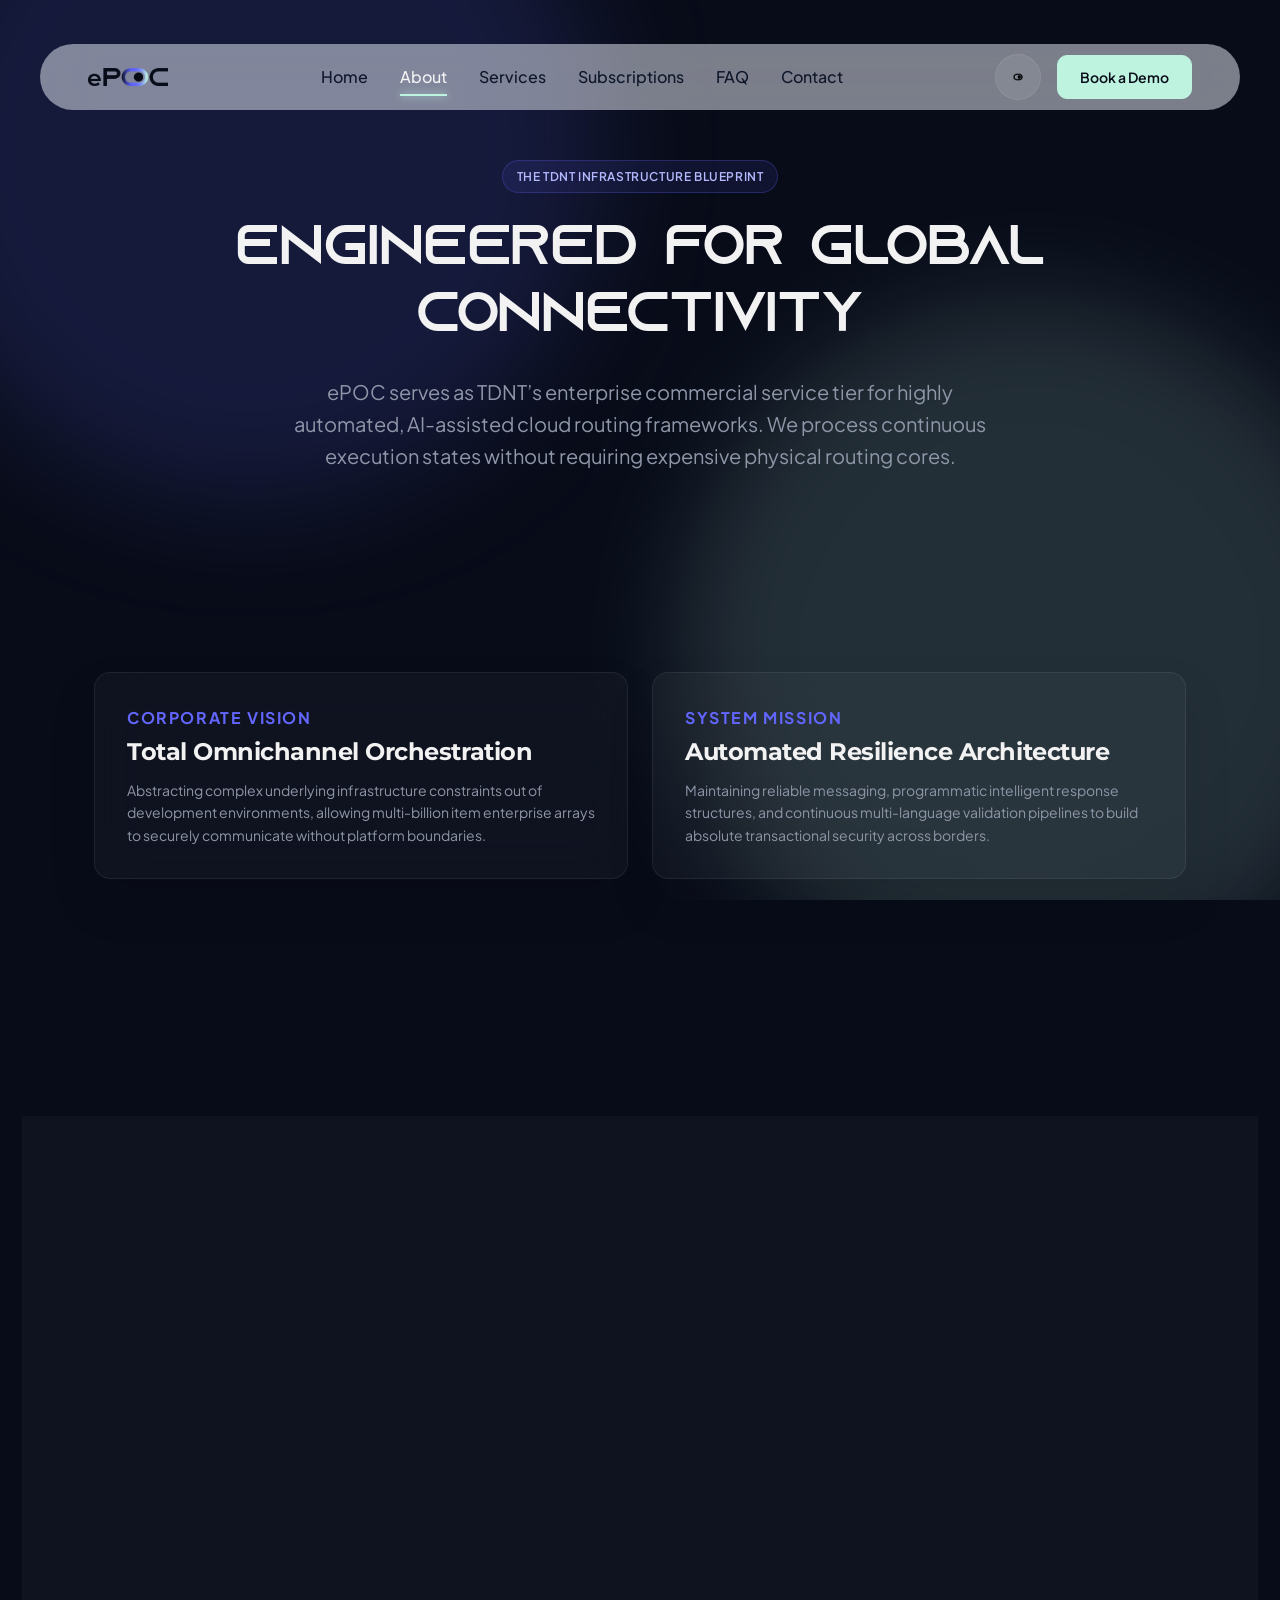
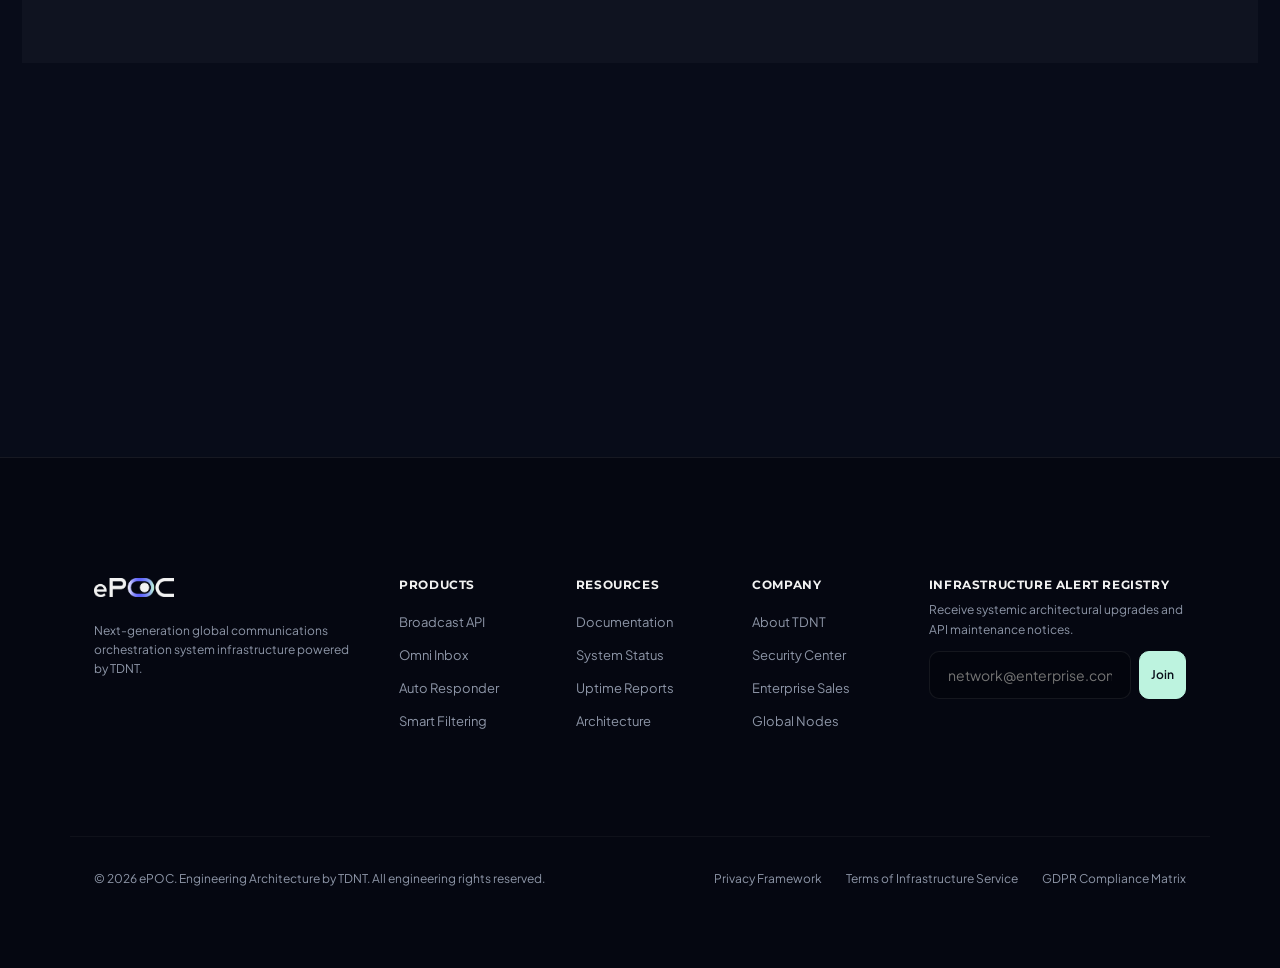
==== about.html @ d6f6b155 "first commit" ====
<!DOCTYPE html>
<html lang="en">
<head>
    <meta charset="UTF-8">
    <meta name="viewport" content="width=device-width, initial-scale=1.0">
    <title>About ePOC - The TDNT Next-Gen Telecommunication Paradigm</title>
    <link rel="preconnect" href="https://fonts.googleapis.com">
    <link rel="preconnect" href="https://fonts.gstatic.com" crossorigin>
    <link href="https://fonts.googleapis.com/css2?family=Montserrat:wght@400;500;700;900&family=Plus+Jakarta+Sans:wght@300;400;500;600;700&display=swap" rel="stylesheet">
    <link rel="stylesheet" href="css/style.css">
    <link rel="stylesheet" href="css/animations.css">
    <link rel="stylesheet" href="css/responsive.css">
</head>
<body>
    <div class="bg-blur-container">
        <div class="blob blob-indigo"></div>
        <div class="blob blob-mint"></div>
    </div>

    <header class="navbar" id="main-nav">
        <div class="nav-container">
            <a href="index.html" class="logo-lockup">
                <img class="logo-image" src="images/Main Logo Color - Transparent (for light backgrounds).png"
                    alt="epoc" />
            </a>
            <nav class="nav-links">
                <a href="index.html" class="nav-item">Home</a>
                <a href="about.html" class="nav-item active">About</a>
                <a href="services.html" class="nav-item">Services</a>
                <a href="subscriptions.html" class="nav-item">Subscriptions</a>
                <a href="faq.html" class="nav-item">FAQ</a>
                <a href="contact.html" class="nav-item ">Contact</a>
            </nav>
            <div class="nav-actions">
                <button class="theme-toggle" id="theme-toggle" type="button" aria-label="Toggle theme"
                    title="Toggle theme">
                    <span class="theme-toggle-icon"></span>
                </button>
                <!-- btn btn-secondary -->
                <a href="contact.html" class=" btn btn-primary ripple">Book a Demo</a>
                <!-- <a href="subscriptions.html" class="btn btn-primary ripple">Start Free</a> -->
            </div>
            <button class="mobile-toggle" aria-label="Toggle Menu">
                <span class="bar"></span>
                <span class="bar"></span>
                <span class="bar"></span>
            </button>
        </div>
    </header>

    <main class="padding-top-xl">
        <section class="container text-center animate-fade-up">
            <div class="badge-pill">The TDNT Infrastructure Blueprint</div>
            <h1 class="font-azonix">Engineered for Global Connectivity</h1>
            <p class="hero-sub text-muted">ePOC serves as TDNT’s enterprise commercial service tier for highly automated, AI-assisted cloud routing frameworks. We process continuous execution states without requiring expensive physical routing cores.</p>
        </section>

        <section class="container grid grid-2 margin-top-xl stagger-animate">
            <div class="card glass-panel padding-xl">
                <span class="text-gradient font-weight-bold uppercase tracking-wide">Corporate Vision</span>
                <h3 class="margin-top-xs">Total Omnichannel Orchestration</h3>
                <p class="text-sm text-muted">Abstracting complex underlying infrastructure constraints out of development environments, allowing multi-billion item enterprise arrays to securely communicate without platform boundaries.</p>
            </div>
            <div class="card glass-panel padding-xl">
                <span class="text-gradient font-weight-bold uppercase tracking-wide">System Mission</span>
                <h3 class="margin-top-xs">Automated Resilience Architecture</h3>
                <p class="text-sm text-muted">Maintaining reliable messaging, programmatic intelligent response structures, and continuous multi-language validation pipelines to build absolute transactional security across borders.</p>
            </div>
        </section>

        <section class="container margin-top-xl animate-fade-up">
            <h2 class="text-center margin-bottom-xl font-azonix">Evolutionary Milestone Roadmap</h2>
            <div class="timeline-container glass-panel">
                <div class="timeline-node">
                    <div class="time-marker">Phase 01</div>
                    <div class="time-content">
                        <h4>Core Engine Release</h4>
                        <p class="text-xs text-muted">TDNT launches fundamental communication layer handling high-performance parallel SMS queues and low-latency API connections.</p>
                    </div>
                </div>
                <div class="timeline-node">
                    <div class="time-marker">Phase 02</div>
                    <div class="time-content">
                        <h4>WhatsApp Matrix Expansion</h4>
                        <p class="text-xs text-muted">Complete global WhatsApp Business APIs structural integration, enabling cloud-native multi-agent inbox synchronicity.</p>
                    </div>
                </div>
                <div class="timeline-node">
                    <div class="time-marker">Phase 03</div>
                    <div class="time-content">
                        <h4>AI Governance Layer</h4>
                        <p class="text-xs text-muted">Introduction of advanced neural filtering structures, multi-language conversational token handling, and automated structural compliance checks.</p>
                    </div>
                </div>
            </div>
        </section>

        <section class="container margin-top-xl text-center animate-fade-up margin-top-xl stack-section">
            <h2 class="font-azonix ">The Technical Execution Stack</h2>
            <p class="text-muted margin-bottom-lg">Architected with decoupled microservices capable of executing millions of programmatic requests simultaneously.</p>
            <div class="grid grid-3 stagger-animate">
                <div class="card glass-panel">
                    <h5>Edge Connectivity</h5>
                    <p class="text-xs text-muted">Multi-region border gateway protocols ensuring instantaneous packet processing near target networks.</p>
                </div>
                <div class="card glass-panel">
                    <h5>Conversational NLP</h5>
                    <p class="text-xs text-muted">Advanced linguistic transformers embedded directly within communication loops for instant contextual text interpretation.</p>
                </div>
                <div class="card glass-panel">
                    <h5>Security Infrastructure</h5>
                    <p class="text-xs text-muted">Fully native end-to-end multi-layer symmetric token encryptions matching high regulatory criteria.</p>
                </div>
            </div>
        </section>
    </main>

    <footer class="site-footer">
        <div class="container footer-grid">
            <div class="footer-brand">
                     <img src="images/Main Logo Color - Transparent (for light backgrounds).png" 
                 alt="ePOC Logo" 
                 class="logo-image logo-light">
            
            <img src="images/Main Logo Color - Transparent (for dark backgrounds).png" 
                 alt="ePOC Logo" 
                 class="logo-image logo-dark">
            
                <p class="text-xs text-muted margin-top-md">Next-generation global communications orchestration system infrastructure powered by TDNT.</p>
            </div>
            <div class="footer-links-col">
                <h5>Products</h5>
                <a href="services.html">Broadcast API</a>
                <a href="services.html">Omni Inbox</a>
                <a href="services.html">Auto Responder</a>
                <a href="services.html">Smart Filtering</a>
            </div>
            <div class="footer-links-col">
                <h5>Resources</h5>
                <a href="faq.html">Documentation</a>
                <a href="faq.html">System Status</a>
                <a href="faq.html">Uptime Reports</a>
                <a href="about.html">Architecture</a>
            </div>
            <div class="footer-links-col">
                <h5>Company</h5>
                <a href="about.html">About TDNT</a>
                <a href="about.html">Security Center</a>
                <a href="contact.html">Enterprise Sales</a>
                <a href="contact.html">Global Nodes</a>
            </div>
            <div class="footer-newsletter">
                <h5>Infrastructure Alert Registry</h5>
                <p class="text-xs text-muted">Receive systemic architectural upgrades and API maintenance notices.</p>
                <form class="newsletter-form" onsubmit="event.preventDefault(); alert('Subscribed to infrastructure updates.');">
                    <input type="email" placeholder="network@enterprise.com" required class="form-control text-xs">
                    <button type="submit" class="btn btn-primary btn-sm">Join</button>
                </form>
            </div>
        </div>
        <div class="container footer-base">
            <p class="text-xs text-muted">&copy; 2026 ePOC. Engineering Architecture by TDNT. All engineering rights reserved.</p>
            <div class="base-policies">
                <a href="#">Privacy Framework</a>
                <a href="#">Terms of Infrastructure Service</a>
                <a href="#">GDPR Compliance Matrix</a>
            </div>
        </div>
    </footer>

    <script src="js/navigation.js"></script>
    <script src="js/animations.js"></script>
    <script src="js/main.js"></script>
</body>
</html>
---- css/style.css ----
/* Core Structural Configuration & Variables */
:root {
    /* Dark Mode (Default) */
    --bg-midnight: #080C19;
    --color-mint: #BDF3DF;
    --color-indigo: #6266FE;
    --color-core-blue: #00197D;
    --text-light: #F2F2F2;
    --text-muted: #8E96A8;
    --glass-bg: rgba(255, 255, 255, 0.03);
    --glass-border: rgba(255, 255, 255, 0.07);
    --glass-blur: blur(24px);
    --nav-surface: rgba(238, 242, 252, 0.5);
    --nav-link: #0F172A;
    --footer-bg: rgba(4, 6, 12, 0.6);
    --footer-muted: #8E96A8;
    --footer-heading: #F2F2F2;
    --footer-border: rgba(255, 255, 255, 0.04);
    --radius-lg: 16px;
    --radius-md: 10px;
    --font-primary: 'Plus Jakarta Sans', sans-serif;
    --font-display: 'Montserrat', sans-serif;
    --transition-smooth: all 0.4s cubic-bezier(0.16, 1, 0.3, 1);
    --transition-bounce: all 0.5s cubic-bezier(0.34, 1.56, 0.64, 1);
    --card-bg: rgba(255, 255, 255, 0.03);
    --card-border: rgba(255, 255, 255, 0.07);
    --input-bg: rgba(0, 0, 0, 0.2);
    --input-border: rgba(255, 255, 255, 0.07);
    --input-focus: rgba(98, 102, 254, 0.2);
    --table-header-bg: rgba(0, 0, 0, 0.1);
    --table-hover: rgba(255, 255, 255, 0.01);
    --accordion-bg: rgba(0, 0, 0, 0.1);
    --map-bg: rgba(0, 0, 0, 0.3);
    --dot-bg: rgba(255, 255, 255, 0.2);
    --sidebar-bg: rgba(0, 0, 0, 0.15);
    --line-bg: rgba(255, 255, 255, 0.1);
    --stat-bg: rgba(0, 0, 0, 0.2);
    --pricing-bg: rgba(255, 255, 255, 0.05);
    --tag-bg: var(--color-indigo);
    --tag-text: white;
    --badge-bg: rgba(98, 102, 254, 0.1);
    --badge-border: rgba(98, 102, 254, 0.25);
    --badge-text: #B5BAFF;
    --btn-secondary-bg: rgba(255, 255, 255, 0.04);
    --btn-secondary-border: rgba(255, 255, 255, 0.07);
    --btn-secondary-hover: rgba(255, 255, 255, 0.08);
    --btn-secondary-border-hover: rgba(255, 255, 255, 0.2);
    --gradient-start: #BDF3DF;
    --gradient-end: #BDF3DF;
    --mesh-line: rgba(72, 73, 218, 0.05);
    --blob-opacity: 0.15;
    --blob-mix-blend: screen;

    --marquee-bg: #ffffff;
    --marquee-text: #1a1a1a;
    --marquee-border: #e2e8f0;
    --marquee-item-bg: #f8fafc;
}

/* Light Mode Override */
body.theme-light {
    --bg-midnight: #F5F7FF;
    --color-mint: #22C48B;
    --color-indigo: #4F46E5;
    --color-core-blue: #DCE8FF;
    --text-light: #0F172A;
    --text-muted: #5B6475;
    --glass-bg: rgba(255, 255, 255, 0.8);
    --glass-border: rgba(15, 23, 42, 0.08);
    --glass-blur: blur(24px);
    --nav-surface: rgba(255, 255, 255, 0.5);
    --nav-link: #0F172A;
    --footer-bg: rgba(255, 255, 255, 0.95);
    --footer-muted: #5B6475;
    --footer-heading: #0F172A;
    --footer-border: rgba(15, 23, 42, 0.08);
    --card-bg: rgba(255, 255, 255, 0.8);
    --card-border: rgba(15, 23, 42, 0.08);
    --input-bg: rgba(255, 255, 255, 0.8);
    --input-border: rgba(15, 23, 42, 0.08);
    --input-focus: rgba(79, 70, 229, 0.15);
    --table-header-bg: rgba(15, 23, 42, 0.05);
    --table-hover: rgba(15, 23, 42, 0.02);
    --accordion-bg: rgba(15, 23, 42, 0.03);
    --map-bg: rgba(15, 23, 42, 0.05);
    --dot-bg: rgba(15, 23, 42, 0.15);
    --sidebar-bg: rgba(15, 23, 42, 0.05);
    --line-bg: rgba(15, 23, 42, 0.08);
    --stat-bg: rgba(255, 255, 255, 0.8);
    --pricing-bg: rgba(255, 255, 255, 0.9);
    --tag-bg: var(--color-indigo);
    --tag-text: white;
    --badge-bg: rgba(79, 70, 229, 0.08);
    --badge-border: rgba(79, 70, 229, 0.2);
    --badge-text: #4F46E5;
    --btn-secondary-bg: rgba(255, 255, 255, 0.8);
    --btn-secondary-border: rgba(15, 23, 42, 0.15);
    --btn-secondary-hover: rgba(255, 255, 255, 0.95);
    --btn-secondary-border-hover: rgba(15, 23, 42, 0.3);
    --gradient-start: #22C48B;
    --gradient-end: #22C48B;
    --mesh-line: rgba(79, 70, 229, 0.08);
    --blob-opacity: 0.55;
    --blob-mix-blend: multiply;
}

/* Apply Light Mode Text Colors */
body.theme-light .text-muted,
body.theme-light p,
body.theme-light .footer-links-col a,
body.theme-light .footer-newsletter p,
body.theme-light .base-policies a,
body.theme-light .window-title,
body.theme-light .stat-bubble small,
body.theme-light .gov-sub-node,
body.theme-light .accordion-content p,
body.theme-light .form-control::placeholder {
    color: var(--text-muted);
}

body.theme-light h1,
body.theme-light h2,
body.theme-light h3,
body.theme-light h4,
body.theme-light h5,
body.theme-light h6,
body.theme-light .stat-item h3,
body.theme-light .price-display,
body.theme-light .stat-bubble strong,
body.theme-light .nav-item.active,
body.theme-light .nav-item:hover {
    color: var(--text-light);
}

body.theme-light .btn-secondary {
    background: var(--btn-secondary-bg);
    color: var(--text-light);
    border-color: var(--btn-secondary-border);
}

body.theme-light .btn-secondary:hover {
    background: var(--btn-secondary-hover);
    border-color: var(--btn-secondary-border-hover);
}

body.theme-light .badge-pill {
    z-index: 10;
    position: relative;
    background: var(--badge-bg);
    border-color: var(--badge-border);
    color: var(--badge-text);
}

body.theme-light .glass-panel {
    background: var(--glass-bg);
    border-color: var(--glass-border);
    transition: all 0.4s ease;
}

body.theme-light .card {
    background: var(--card-bg);
    border-color: var(--card-border);
}

body.theme-light .card:hover {
    border-color: rgba(15, 23, 42, 0.2);
}

body.theme-light .form-control {
    background: var(--input-bg);
    border-color: var(--input-border);
    color: var(--text-light);
}

body.theme-light .form-control:focus {
    border-color: var(--color-indigo);
    box-shadow: 0 0 12px var(--input-focus);
    background: var(--input-bg);
}

body.theme-light .data-table th {
    background: var(--table-header-bg);
    color: var(--text-light);
}

body.theme-light .data-table tr:hover td {
    background: var(--table-hover);
}

body.theme-light .accordion-content {
    background: var(--accordion-bg);
}

body.theme-light .accordion-trigger {
    color: var(--text-light);
}

body.theme-light .interactive-map-placeholder {
    background: var(--map-bg);
}

body.theme-light .window-chrome {
    background: rgba(15, 23, 42, 0.05);
}

body.theme-light .dot-win {
    background: rgba(15, 23, 42, 0.2);
}

body.theme-light .sidebar-mock {
    background: var(--sidebar-bg);
}

body.theme-light .line-mock {
    background: var(--line-bg);
}

body.theme-light .stat-bubble {
    background: var(--stat-bg);
    border-color: var(--glass-border);
}

body.theme-light .stat-bubble strong {
    color: var(--text-light);
}

body.theme-light .featured-tier {
    background: var(--pricing-bg);
}

body.theme-light .special-tag {
    background: var(--tag-bg);
    color: var(--tag-text);
}

body.theme-light .accordion-item {
    border-color: var(--glass-border);
}

body.theme-light .chevron {
    border-color: var(--text-muted);
}

body.theme-light .accordion-item.open .chevron {
    border-color: var(--color-mint);
}

body.theme-light .theme-toggle {
    background: rgba(15, 23, 42, 0.05);
    border-color: var(--glass-border);
    color: var(--text-light);
}

body.theme-light .theme-toggle:hover {
    background: rgba(15, 23, 42, 0.1);
}

body.theme-light .gradient-text {
    background: linear-gradient(90deg, var(--gradient-start), var(--gradient-end));
    -webkit-background-clip: text;
    -webkit-text-fill-color: transparent;
}

body.theme-light .text-gradient {
    background: linear-gradient(135deg, var(--color-indigo), var(--color-indigo));
    -webkit-background-clip: text;
    -webkit-text-fill-color: transparent;
}

body.theme-light .pulse-node {
    background-color: rgba(79, 70, 229, 0.03);
    box-shadow: 0 0 24px rgba(79, 70, 229, 0.2);
    border-color: rgba(15, 23, 42, 0.15);
}

body.theme-light .pulse-node::after {
    border-color: rgba(79, 70, 229, 0.4);
}

body.theme-light .hero-blob {
    opacity: 0.55;
}

body.theme-light .mesh-grid-graphic::before {
    background-image:
        linear-gradient(rgba(79, 70, 229, 0.08) 1px, transparent 1px),
        linear-gradient(90deg, rgba(79, 70, 229, 0.08) 1px, transparent 1px);
}

body.theme-light .blob {
    opacity: 0.3;
    mix-blend-mode: multiply;
}

body.theme-light .map-grid-overlay {
    background-image: radial-gradient(rgba(15, 23, 42, 0.06) 1px, transparent 1px);
}

body.theme-light .map-label {
    color: rgba(15, 23, 42, 0.15);
}

body.theme-light .icon-frame {
    background: rgba(15, 23, 42, 0.03);
    border-color: var(--glass-border);
}

body.theme-light .action-row {
    border-color: var(--glass-border);
}

body.theme-light .divider {
    background: var(--glass-border);
}

body.theme-light .governance-graphic {
    background: rgba(15, 23, 42, 0.03);
    border-color: var(--glass-border);
}

body.theme-light .gov-node {
    background: rgba(79, 70, 229, 0.08);
    border-color: var(--color-indigo);
    color: var(--text-light);
}

body.theme-light .gov-sub-node {
    background: rgba(255, 255, 255, 0.5);
    border-color: var(--glass-border);
}

body.theme-light .time-marker {
    background: var(--color-core-blue);
    border-color: var(--color-indigo);
    color: var(--badge-text);
}

body.theme-light .time-content {
    background: rgba(255, 255, 255, 0.5);
    border-color: var(--glass-border);
}

body.theme-light .testimonial-wrapper {
    background: var(--glass-bg);
    border-color: var(--glass-border);
}

body.theme-light .quote {
    color: var(--text-light);
}

body.theme-light .site-footer {
    background: var(--footer-bg);
    border-color: var(--glass-border);
}

body.theme-light .footer-links-col a {
    color: var(--footer-muted);
}

body.theme-light .footer-links-col a:hover {
    color: var(--color-mint);
}

body.theme-light .footer-base {
    border-color: var(--footer-border);
}

body.theme-light .base-policies a {
    color: var(--footer-muted);
}

body.theme-light .base-policies a:hover {
    color: var(--text-light);
}

* {
    box-sizing: border-box;
    margin: 0;
    padding: 0;
}

body {
    background-color: var(--bg-midnight);
    color: var(--text-light);
    font-family: var(--font-primary);
    overflow-x: hidden;
    line-height: 1.6;
    -webkit-font-smoothing: antialiased;
    transition: background-color 0.3s ease, color 0.3s ease;
}

@font-face {
    font-family: 'Azonix';
    src: url('../src/assets/Azonix.otf') format('opentype');
    font-weight: 400;
    font-style: normal;
    font-display: swap;
}

@font-face {
    font-family: 'Azonix';
    src: url('../src/assets/Azonix.otf') format('opentype');
    font-weight: 700;
    font-style: normal;
    font-display: swap;
}

.font-azonix {
    font-family: 'Azonix', sans-serif;
}

/* Layout Utilities */
.container {
    width: 100%;
    max-width: 1200px;
    margin: 0 auto;
    padding: 2.5em 24px;
}

.max-width-md {
    max-width: 800px;
    margin-left: auto;
    margin-right: auto;
}

.grid {
    display: grid;
    gap: 24px;
}

.grid-2 {
    grid-template-columns: repeat(2, 1fr);
}

.grid-3 {
    grid-template-columns: repeat(3, 1fr);
}

.grid-4 {
    grid-template-columns: repeat(4, 1fr);
}

.text-center {
    text-align: center;
}

.align-center {
    align-items: center;
}

.justify-center {
    justify-content: center;
}

/* Spacing System */
.margin-top-xs {
    margin-top: 8px;
}

.margin-top-sm {
    margin-top: 16px;
}

.margin-top-md {
    margin-top: 24px;
}

.margin-top-lg {
    margin-top: 48px;
}

.margin-top-xl {
    margin-top: 80px;
}

.margin-bottom-sm {
    margin-bottom: 16px;
}

.margin-bottom-lg {
    margin-bottom: 48px;
}

.margin-bottom-xl {
    margin-bottom: 80px;
}

.padding-xl {
    padding: 40px;
}

.padding-top-xl {
    padding-top: 120px;
}

/* Typography Aesthetics */
h1,
h2,
h3,
h4,
h5,
h6 {
    font-family: var(--font-display);
    font-weight: 700;
    letter-spacing: -0.02em;
    color: var(--text-light);
    line-height: 1.2;
    transition: color 0.3s ease;
}

h1 {
    font-size: 56px;
    font-weight: 900;
    margin-bottom: 24px;
}

h2 {
    font-size: 38px;
    margin-bottom: 16px;
}

h3 {
    font-size: 24px;
    margin-bottom: 12px;
}

h4 {
    font-size: 20px;
}

p {
    font-size: 16px;
    color: var(--text-muted);
    transition: color 0.3s ease;
}

.hero-sub {
    font-size: 20px;
    max-width: 720px;
    margin: 0 auto 40px;
}

.text-sm {
    font-size: 14px;
}

.text-xs {
    font-size: 12px;
}

.text-muted {
    color: var(--text-muted);
}

.text-gradient {
    background: linear-gradient(135deg, var(--color-indigo), var(--color-indigo));
    -webkit-background-clip: text;
    -webkit-text-fill-color: transparent;
    transition: background 0.3s ease;
}

.gradient-text {
    background: linear-gradient(90deg, var(--gradient-start), var(--gradient-end));
    -webkit-background-clip: text;
    -webkit-text-fill-color: transparent;
    transition: background 0.3s ease;
}

.uppercase {
    text-transform: uppercase;
}

.tracking-wide {
    letter-spacing: 0.1em;
}

.font-weight-bold {
    font-weight: 700;
}

/* Absolute Ambient Organic Background Blobs */
.bg-blur-container {
    position: fixed;
    top: 0;
    left: 0;
    width: 100vw;
    height: 100vh;
    z-index: -1;
    overflow: hidden;
    pointer-events: none;
}

.blob {
    position: absolute;
    width: 700px;
    height: 700px;
    border-radius: 50%;
    filter: blur(50px);
    opacity: var(--blob-opacity);
    mix-blend-mode: var(--blob-mix-blend);
    transition: opacity 0.5s ease, mix-blend-mode 0.5s ease;
}

.blob-indigo {
    background: var(--color-indigo);
    top: -200px;
    left: -100px;
    animation: smoothBlobOne 15s infinite alternate ease-in-out;
}

.blob-mint {
    background: var(--color-mint);
    bottom: -100px;
    right: -100px;
    animation: smoothBlobTwo 20s infinite alternate ease-in-out;
}

.blob-blue {
    background: var(--color-core-blue);
    bottom: -100px;
    left: 20%;
    animation: smoothBlobOne 25s infinite alternate-reverse ease-in-out;
}

@keyframes smoothBlobOne {
    0% {
        transform: translate(0, 0) scale(1);
    }

    100% {
        transform: translate(80px, -60px) scale(1.2);
    }
}

@keyframes smoothBlobTwo {
    0% {
        transform: translate(0, 0) scale(1);
    }

    100% {
        transform: translate(-80px, 60px) scale(1.1);
    }
}

/* Sticky Premium Navigation Header Bar */
.navbar {
    position: fixed;
    top: 20px;
    left: 0;
    width: 100%;
    z-index: 1000;
    border-bottom: 1px solid transparent;
    transition: var(--transition-smooth);
    padding: 24px 0;
}

.navbar.scrolled {
    padding: 10px 0;
    margin: 0 auto;
}

.nav-container {
    background: var(--nav-surface);
    backdrop-filter: var(--glass-blur);
    border-radius: 50px;
    display: flex;
    align-items: center;
    justify-content: space-between;
    max-width: 1200px;
    margin: 0 auto;
    padding: 10px 48px;
    transition: background 0.3s ease;
}

.logo-lockup {
    display: flex;
    align-items: center;
    text-decoration: none;
}

.logo-image {
    width: 80px;
    height: auto;
}

.logo-image-x {
    margin: 20px auto;
    width: 130px;
    height: auto;
}

.brand-logo {
    height: 32px;
    transition: var(--transition-smooth);
}

.nav-links {
    display: flex;
    gap: 32px;
}

.nav-item {
    font-size: 16px;
    font-weight: 500;
    color: var(--nav-link);
    text-decoration: none;
    transition: var(--transition-smooth);
    position: relative;
}

.nav-item:hover,
.nav-item.active {
    color: var(--text-light);
}

.nav-item.active::after {
    content: '';
    position: absolute;
    bottom: -6px;
    left: 0;
    width: 100%;
    height: 2px;
    background: var(--color-mint);
    box-shadow: 0 0 8px var(--color-mint);
}

.nav-actions {
    display: flex;
    gap: 16px;
    align-items: center;
}

.theme-toggle {
    width: 46px;
    height: 46px;
    border-radius: 50%;
    border: 1px solid var(--glass-border);
    background: rgba(255, 255, 255, 0.08);
    color: var(--text-light);
    display: inline-flex;
    align-items: center;
    justify-content: center;
    cursor: pointer;
    transition: var(--transition-smooth);
    padding: 0;
}

.theme-toggle:hover {
    transform: translateY(-2px);
    background: rgba(255, 255, 255, 0.16);
}

.theme-toggle-icon {
    display: inline-block;
    width: 22px;
    height: 22px;
    background-repeat: no-repeat;
    background-position: center;
    background-size: contain;
}

.theme-toggle-icon::before {
    content: '';
    display: block;
    width: 100%;
    height: 100%;
}

/* Interactive Enterprise Buttons */
.btn {
    display: inline-flex;
    align-items: center;
    justify-content: center;
    font-family: var(--font-primary);
    font-size: 14px;
    font-weight: 600;
    padding: 10px 22px;
    border-radius: var(--radius-md);
    text-decoration: none;
    cursor: pointer;
    transition: var(--transition-smooth);
    position: relative;
    overflow: hidden;
}

.btn-primary {
    background: var(--color-mint);
    color: var(--bg-midnight);
    border: 1px solid var(--color-mint);
}

.btn-primary:hover {
    transform: translateY(-2px);
    box-shadow: 0 8px 24px rgba(189, 243, 223, 0.25);
}

.btn-secondary {
    background: var(--btn-secondary-bg);
    color: var(--text-light);
    border: 1px solid var(--btn-secondary-border);
}

.btn-secondary:hover {
    background: var(--btn-secondary-hover);
    border-color: var(--btn-secondary-border-hover);
    transform: translateY(-2px);
}

.btn-text {
    color: var(--color-mint);
    padding: 0;
    border-radius: 0;
    background: transparent;
    border: none;
}

.btn-text:hover {
    color: var(--text-light);
}

.size-lg {
    padding: 14px 32px;
    font-size: 16px;
    border-radius: var(--radius-lg);
}

.size-full {
    width: 100%;
}

.btn-sm {
    padding: 6px 14px;
    font-size: 12px;
}

.badge-pill {
    display: inline-block;
    padding: 6px 14px;
    background: var(--badge-bg);
    border: 1px solid var(--badge-border);
    color: var(--badge-text);
    border-radius: 100px;
    font-size: 12px;
    font-weight: 600;
    letter-spacing: 0.05em;
    margin-bottom: 24px;
    width: fit-content;
    text-transform: uppercase;
    transition: all 0.3s ease;
}

/* ============================================
   PREMIUM GLASSMORPHIC CARDS - FIXED & ENHANCED
   ============================================ */
.glass-panel {
    background: var(--glass-bg);
    backdrop-filter: var(--glass-blur);
    -webkit-backdrop-filter: var(--glass-blur);
    border: 1px solid var(--glass-border);
    border-radius: var(--radius-lg);
    box-shadow: 0 24px 48px rgba(0, 0, 0, 0.12);
    transition: var(--transition-bounce);
    position: relative;
    overflow: hidden;
}

/* Glass-panel hover with subtle lift and glow */
.glass-panel:hover {
    transform: translateY(-8px) scale(1.01);
    border-color: rgba(98, 102, 254, 0.4);
    box-shadow: 0 32px 80px rgba(0, 0, 0, 0.5),
        0 0 0 1px rgba(98, 102, 254, 0.15),
        inset 0 1px 0 rgba(255, 255, 255, 0.1);
}

/* Light mode glass-panel hover */
body.theme-light .glass-panel:hover {
    border-color: rgba(79, 70, 229, 0.3);
    box-shadow: 0 32px 80px rgba(0, 0, 0, 0.08),
        0 0 0 1px rgba(79, 70, 229, 0.1);
}

/* Glass-panel shimmer effect on hover */
.glass-panel::before {
    content: '';
    position: absolute;
    top: 0;
    left: -100%;
    width: 100%;
    height: 100%;
    background: linear-gradient(90deg,
            transparent,
            rgba(255, 255, 255, 0.03),
            transparent);
    transition: left 0.8s ease;
    pointer-events: none;
}

.glass-panel:hover::before {
    left: 100%;
}

/* Glass-panel glow ring */
.glass-panel::after {
    content: '';
    position: absolute;
    inset: -1px;
    border-radius: var(--radius-lg);
    padding: 1px;
    background: linear-gradient(135deg, var(--color-indigo), var(--color-mint));
    -webkit-mask: linear-gradient(#fff 0 0) content-box, linear-gradient(#fff 0 0);
    -webkit-mask-composite: xor;
    mask-composite: exclude;
    pointer-events: none;
    opacity: 0;
    transition: opacity 0.5s ease;
}

.glass-panel:hover::after {
    opacity: 0.6;
}

/* Card - Base */
.card {
    padding: 32px;
    transition: var(--transition-bounce);
    background: var(--card-bg);
    border: 1px solid var(--card-border);
    border-radius: var(--radius-lg);
    position: relative;
    overflow: hidden;
}

/* Card hover with interactive lift and glow */
.card:hover {
    transform: translateY(-8px) scale(1.01);
    border-color: rgba(98, 102, 254, 0.3);
    box-shadow: 0 32px 80px rgba(0, 0, 0, 0.4),
        0 0 0 1px rgba(98, 102, 254, 0.08),
        inset 0 1px 0 rgba(255, 255, 255, 0.05);
}

/* Light mode card hover */
body.theme-light .card:hover {
    border-color: rgba(79, 70, 229, 0.2);
    box-shadow: 0 32px 80px rgba(0, 0, 0, 0.06),
        0 0 0 1px rgba(79, 70, 229, 0.05);
}

/* Card shimmer */
.card::before {
    content: '';
    position: absolute;
    top: -50%;
    left: -50%;
    width: 200%;
    height: 200%;
    background: radial-gradient(circle at center, rgba(98, 102, 254, 0.03), transparent 70%);
    opacity: 0;
    transition: opacity 0.6s ease;
    pointer-events: none;
}

.card:hover::before {
    opacity: 1;
}

/* Dynamic glow border */
.dynamic-glow-border {
    padding: 0.5em;
    position: relative;
}

.dynamic-glow-border::before {
    content: '';
    position: absolute;
    top: 0;
    left: 0;
    right: 0;
    bottom: 0;
    border-radius: var(--radius-lg);
    padding: 1px;
    background: linear-gradient(135deg, var(--color-indigo), var(--color-mint));
    -webkit-mask: linear-gradient(#fff 0 0) content-box, linear-gradient(#fff 0 0);
    -webkit-mask-composite: xor;
    mask-composite: exclude;
    pointer-events: none;
    opacity: 0.5;
    transition: opacity 0.4s ease;
}

.dynamic-glow-border:hover::before {
    opacity: 1;
}

/* Page Specific Section Mechanics */
.hero-section {
    padding: 120px 0 50px;
    position: relative;
    overflow: hidden;
}

.hero-section .container {
    position: relative;
    z-index: 2;
}

.hero-ambient {
    position: absolute;
    inset: 0;
    overflow: hidden;
    pointer-events: none;
    z-index: 0;
}

.hero-blob {
    position: absolute;
    border-radius: 50%;
    filter: blur(80px);
    opacity: var(--blob-opacity);
    mix-blend-mode: var(--blob-mix-blend);
    animation: heroBlobFloat 18s ease-in-out infinite;
    will-change: transform, opacity;
    transition: opacity 0.3s ease, mix-blend-mode 0.3s ease;
}

.hero-blob-1 {
    width: 500px;
    height: 500px;
    top: -10%;
    left: -5%;
    background: #BCF3DF;
}

.hero-blob-2 {
    width: 400px;
    height: 400px;
    top: 15%;
    right: -5%;
    background: #00187C;
    animation-delay: 2s;
    opacity: 0.45;
}

.hero-blob-3 {
    width: 450px;
    height: 450px;
    bottom: -10%;
    left: 15%;
    background: #B5B9FF;
    animation-delay: 4s;
}

.hero-blob-4 {
    width: 350px;
    height: 350px;
    bottom: 15%;
    right: 15%;
    background: #6166FD;
    animation-delay: 6s;
    opacity: 0.55;
}

.hero-ctas {
    display: flex;
    gap: 16px;
    justify-content: center;
    margin-bottom: 32px;
}

@keyframes heroBlobFloat {

    0%,
    100% {
        transform: translate3d(0, 0, 0) scale(1);
    }

    25% {
        transform: translate3d(28px, -42px, 0) scale(1.06);
    }

    50% {
        transform: translate3d(-24px, 24px, 0) scale(0.94);
    }

    75% {
        transform: translate3d(38px, 20px, 0) scale(1.08);
    }
}

/* Microframe Mockup System Visuals */
.hero-illustration {
    max-width: 900px;
    margin: 0 auto;
    overflow: hidden;
}

.background-illustration-card {
    background:
        linear-gradient(rgba(0, 0, 0, 0.4), rgba(0, 0, 0, 0.4)),
        url('../images/3D_mesh_network.jpg') center center !important;
    background-size: cover !important;
}

.background-illustration-card-2 {
    background:
        linear-gradient(rgba(0, 0, 0, 0.4), rgba(0, 0, 0, 0.4)),
        url('../images/textured-card.png') center center !important;
    background-size: cover !important;
}

.omni-icon {
    background: url('../images/omni-channel.png') center center no-repeat;
    width: 100px;
    height: 100px;
    margin-right: 8px;
    display: inline-block;
    background-repeat: no-repeat;
    background-position: center;
    background-size: contain;
}

.window-chrome {
    background: rgba(0, 0, 0, 0.3);
    padding: 12px 20px;
    display: flex;
    align-items: center;
    border-bottom: 1px solid var(--glass-border);
    transition: background 0.3s ease, border-color 0.3s ease;
}

.dot-win {
    width: 8px;
    height: 8px;
    border-radius: 50%;
    background: var(--dot-bg);
    margin-right: 6px;
    transition: background 0.3s ease;
}

.window-title {
    font-size: 11px;
    color: var(--text-muted);
    font-family: monospace;
    margin-left: 12px;
    transition: color 0.3s ease;
}

.dashboard-preview {
    display: flex;
    height: 380px;
}

.sidebar-mock {
    width: 60px;
    background: var(--sidebar-bg);
    border-right: 1px solid var(--glass-border);
    padding: 20px 0;
    display: flex;
    flex-direction: column;
    align-items: center;
    gap: 16px;
    transition: all 0.3s ease;
}

.line-mock {
    width: 24px;
    height: 4px;
    background: var(--line-bg);
    border-radius: 2px;
    transition: all 0.3s ease;
}

.line-mock.active {
    background: var(--color-mint);
}

.content-mock {
    flex: 1;
    padding: 32px;
    display: flex;
    flex-direction: column;
    gap: 24px;
    position: relative;
}

.chart-header {
    display: flex;
    gap: 24px;
}

.stat-bubble {
    background: var(--stat-bg);
    padding: 16px 24px;
    border-radius: var(--radius-md);
    border: 1px solid var(--glass-border);
    text-align: left;
    transition: all 0.3s ease;
}

.stat-bubble small {
    display: block;
    font-size: 11px;
    color: var(--text-muted);
    text-transform: uppercase;
    transition: color 0.3s ease;
}

.stat-bubble strong {
    font-size: 20px;
    font-family: var(--font-display);
    color: var(--text-light);
    transition: color 0.3s ease;
}

.mesh-grid-graphic {
    flex: 1;
    border: 1px dashed rgba(255, 255, 255, 0.09);
    border-radius: var(--radius-md);
    position: relative;
    overflow: hidden;
    background: radial-gradient(circle at 50% 50%, rgba(98, 102, 254, 0.05), transparent);
    transition: all 0.3s ease;
}

.mesh-grid-graphic::before {
    content: '';
    position: absolute;
    inset: 0;
    background-image:
        linear-gradient(var(--mesh-line) 1px, transparent 1px),
        linear-gradient(90deg, var(--mesh-line) 1px, transparent 1px);
    background-size: 30px 30px;
    pointer-events: none;
    transition: background-image 0.3s ease;
}

/* ============================================
   PULSE NODE - FIXED & ENHANCED
   ============================================ */
.pulse-node {
    position: absolute;
    top: 50%;
    left: 50%;
    transform: translate(-50%, -50%);
    width: 90px;
    height: 90px;
    border-radius: 50%;
    overflow: hidden;
    box-shadow: 0 0 24px rgba(98, 102, 254, 0.28);
    border: 1px solid rgba(255, 255, 255, 0.15);
    transition: all 0.4s cubic-bezier(0.34, 1.56, 0.64, 1);
    background-repeat: no-repeat;
    background-position: center center;
    background-size: 70% 70%;
    cursor: pointer;
}

/* Dark mode pulse-node */
.pulse-node {
    width: 140px;
    background-image: url('../images/Icon\ Logo\ -\ Dark.png');
    background-color: rgba(98, 102, 254, 0.05);
}

/* Light mode pulse-node */
body.theme-light .pulse-node {
    width: 140px;
    background-image: url('../images/Icon\ Logo\ -\ Light.png');
    background-color: rgba(79, 70, 229, 0.03);
    box-shadow: 0 0 24px rgba(79, 70, 229, 0.2);
    border-color: rgba(15, 23, 42, 0.15);
}

/* Pulse-node hover effect */
.pulse-node:hover {
    transform: translate(-50%, -50%) scale(1.15);
    box-shadow: 0 0 40px rgba(98, 102, 254, 0.5);
    border-color: var(--color-mint);
}

body.theme-light .pulse-node:hover {
    box-shadow: 0 0 40px rgba(79, 70, 229, 0.4);
}

/* Pulse ring animation */
.pulse-node::after {
    content: '';
    position: absolute;
    inset: 0;
    border-radius: 50%;
    animation: radialPulse 1.8s infinite ease-out;
    opacity: 0.9;
    border: 2px solid rgba(98, 102, 254, 0.5);
}

body.theme-light .pulse-node::after {
    border-color: rgba(79, 70, 229, 0.4);
}

@keyframes radialPulse {
    0% {
        transform: scale(1);
        opacity: 1;
    }

    100% {
        transform: scale(2);
        opacity: 0;
    }
}

/* Section Header Structure */
.section-header {
    max-width: 640px;
    margin: 0 auto 56px;
}

/* Service Cards Custom Layout */
.card-icon {
    font-size: 36px;
    margin-bottom: 20px;
    display: inline-block;
    transition: var(--transition-bounce);
}

.card:hover .card-icon {
    transform: scale(1.15) rotate(-5deg);
}

.service-detail-card {
    display: flex;
    flex-direction: column;
    justify-content: space-between;
    height: 100%;
}

.service-meta {
    display: flex;
    align-items: center;
    gap: 16px;
    margin-bottom: 16px;
}

.icon-frame {
    width: 44px;
    height: 44px;
    display: flex;
    align-items: center;
    justify-content: center;
    background: rgba(255, 255, 255, 0.03);
    border: 1px solid var(--glass-border);
    border-radius: var(--radius-md);
    font-size: 20px;
    transition: all 0.4s cubic-bezier(0.34, 1.56, 0.64, 1);
}

.card:hover .icon-frame {
    transform: scale(1.1) rotate(5deg);
    border-color: var(--color-indigo);
    box-shadow: 0 0 20px rgba(98, 102, 254, 0.15);
}

.action-row {
    margin-top: 24px;
    border-top: 1px solid var(--glass-border);
    padding-top: 16px;
    transition: border-color 0.3s ease;
}

.card:hover .action-row {
    border-color: rgba(98, 102, 254, 0.3);
}

/* Statistical Metrics Container Grid */
.stats-section {
    padding: 56px 0;
    margin: 80px 0;
    border-radius: 0;
    border-left: none;
    border-right: none;
}

.stat-item h3 {
    font-size: 44px;
    font-weight: 900;
    color: var(--text-light);
    margin-bottom: 4px;
    font-family: var(--font-display);
    transition: color 0.3s ease;
}

.stat-item {
    transition: var(--transition-bounce);
}

.stat-item:hover {
    transform: translateY(-4px);
}

/* Dual Column Content Breakdowns */
.dual-panel {
    display: grid;
    grid-template-columns: 1fr 1fr;
    gap: 64px;
    padding: 64px;
}

.governance-graphic {
    background: rgba(0, 0, 0, 0.2);
    border: 1px solid var(--glass-border);
    border-radius: var(--radius-lg);
    padding: 40px;
    display: flex;
    flex-direction: column;
    align-items: center;
    position: relative;
    transition: all 0.3s ease;
}

.governance-graphic:hover {
    border-color: rgba(98, 102, 254, 0.3);
    box-shadow: 0 0 40px rgba(98, 102, 254, 0.05);
}

.gov-node {
    padding: 12px 24px;
    background: rgba(98, 102, 254, 0.15);
    border: 1px solid var(--color-indigo);
    border-radius: var(--radius-md);
    font-weight: bold;
    font-size: 14px;
    z-index: 2;
    color: var(--text-light);
    transition: all 0.3s ease;
}

.gov-node:hover {
    transform: scale(1.05);
    box-shadow: 0 0 30px rgba(98, 102, 254, 0.2);
}

.gov-line {
    width: 2px;
    height: 40px;
    background: linear-gradient(to bottom, var(--color-indigo), var(--color-mint));
}

.gov-sub-grid {
    display: flex;
    gap: 16px;
    width: 100%;
}

.gov-sub-node {
    flex: 1;
    text-align: center;
    padding: 12px 8px;
    background: rgba(255, 255, 255, 0.02);
    border: 1px solid var(--glass-border);
    border-radius: var(--radius-md);
    font-size: 12px;
    color: var(--text-muted);
    transition: all 0.3s ease;
}

.gov-sub-node:hover {
    background: rgba(98, 102, 254, 0.08);
    border-color: var(--color-indigo);
    transform: translateY(-2px);
}

/* Chronological Timeline Array Components */
.timeline-container {
    position: relative;
    padding: 40px;
    display: flex;
    flex-direction: column;
    gap: 32px;
}

.timeline-container::before {
    content: '';
    position: absolute;
    top: 40px;
    bottom: 40px;
    left: 52px;
    width: 2px;
    background: var(--glass-border);
    transition: background 0.3s ease;
}

.timeline-node {
    display: flex;
    gap: 40px;
    position: relative;
    z-index: 2;
    transition: var(--transition-smooth);
}

.timeline-node:hover {
    transform: translateX(8px);
}

.time-marker {
    min-width: 70px;
    height: 26px;
    background: var(--color-core-blue);
    border: 1px solid var(--color-indigo);
    border-radius: 100px;
    font-size: 11px;
    font-weight: bold;
    display: flex;
    align-items: center;
    justify-content: center;
    color: var(--badge-text);
    transition: all 0.3s ease;
}

.timeline-node:hover .time-marker {
    transform: scale(1.05);
    box-shadow: 0 0 20px rgba(98, 102, 254, 0.2);
}

.time-content {
    flex: 1;
    background: rgba(255, 255, 255, 0.01);
    border: 1px solid var(--glass-border);
    padding: 20px;
    border-radius: var(--radius-md);
    transition: all 0.3s ease;
}

.timeline-node:hover .time-content {
    border-color: rgba(98, 102, 254, 0.3);
    background: rgba(98, 102, 254, 0.03);
}

/* Testimonial Quote Blocks */
.testimonial-wrapper {
    max-width: 800px;
    margin: 40px auto 0;
    padding: 48px;
    position: relative;
    background: var(--glass-bg);
    border: 1px solid var(--glass-border);
    border-radius: var(--radius-lg);
    transition: all 0.4s cubic-bezier(0.34, 1.56, 0.64, 1);
}

.testimonial-wrapper:hover {
    transform: translateY(-4px) scale(1.01);
    border-color: rgba(98, 102, 254, 0.2);
    box-shadow: 0 32px 80px rgba(0, 0, 0, 0.4);
}

.quote {
    font-size: 22px;
    font-family: var(--font-display);
    color: var(--text-light);
    font-style: italic;
    margin-bottom: 24px;
    font-weight: 400;
    line-height: 1.4;
    transition: color 0.3s ease;
}

.testimonial-user {
    display: flex;
    flex-direction: column;
    align-items: center;
}

/* Subscriptions Pricing Tiers Layout */
.pricing-card {
    display: flex;
    flex-direction: column;
    justify-content: space-between;
    padding: 40px 32px;
    position: relative;
    background: var(--card-bg);
    border: 1px solid var(--card-border);
    border-radius: var(--radius-lg);
    transition: all 0.4s cubic-bezier(0.34, 1.56, 0.64, 1);
}

.pricing-card:hover {
    transform: translateY(-8px);
    border-color: rgba(98, 102, 254, 0.3);
    box-shadow: 0 32px 80px rgba(0, 0, 0, 0.4);
}

.plan-header h4 {
    font-size: 22px;
    margin-bottom: 8px;
}

.price-display {
    font-size: 28px;
    font-weight: 900;
    font-family: var(--font-display);
    color: var(--text-light);
    margin: 20px 0 8px;
    transition: color 0.3s ease;
}

.divider {
    border: none;
    height: 1px;
    background: var(--glass-border);
    margin: 24px 0;
    transition: background 0.3s ease;
}

.plan-features {
    list-style: none;
    display: flex;
    flex-direction: column;
    gap: 14px;
    text-align: left;
    flex: 1;
    margin-bottom: 32px;
}

.plan-features li {
    transition: var(--transition-smooth);
    padding: 4px 0;
}

.plan-features li:hover {
    transform: translateX(4px);
}

.plan-features li.disabled {
    color: rgba(255, 255, 255, 0.15);
    cursor: not-allowed;
}

.featured-tier {
    transform: scale(1.03);
    background: var(--pricing-bg);
}

.featured-tier:hover {
    transform: scale(1.04) translateY(-8px);
}

.special-tag {
    position: absolute;
    top: -14px;
    left: 32px;
    background: var(--tag-bg);
    color: var(--tag-text);
    border: none;
    padding: 4px 16px;
    border-radius: 100px;
    font-size: 12px;
    font-weight: 600;
    transition: all 0.3s ease;
}

.special-tag:hover {
    transform: scale(1.05);
}

/* Data Tables Utilities */
.table-container {
    overflow-x: auto;
    margin-top: 40px;
}

.data-table {
    width: 100%;
    border-collapse: collapse;
    text-align: left;
    font-size: 14px;
}

.data-table th,
.data-table td {
    padding: 18px 24px;
    border-bottom: 1px solid var(--glass-border);
    transition: all 0.3s ease;
}

.data-table th {
    font-family: var(--font-display);
    color: var(--text-light);
    font-weight: 600;
    background: var(--table-header-bg);
    transition: all 0.3s ease;
}

.data-table tr {
    transition: all 0.3s ease;
}

.data-table tr:hover td {
    background: var(--table-hover);
}

/* Interactive Dropdown Accordion Blocks */
.accordion-group {
    display: flex;
    flex-direction: column;
    gap: 12px;
}

.accordion-item {
    border-radius: var(--radius-md);
    overflow: hidden;
    transition: var(--transition-smooth);
    border: 1px solid var(--glass-border);
    background: var(--card-bg);
}

.accordion-item:hover {
    border-color: rgba(98, 102, 254, 0.2);
}

.accordion-trigger {
    width: 100%;
    padding: 22px 28px;
    background: transparent;
    border: none;
    color: var(--text-light);
    font-family: var(--font-display);
    font-size: 16px;
    font-weight: 600;
    text-align: left;
    cursor: pointer;
    display: flex;
    justify-content: space-between;
    align-items: center;
    transition: color 0.3s ease;
}

.accordion-trigger:hover {
    color: var(--color-mint);
}

.chevron {
    width: 8px;
    height: 8px;
    border-right: 2px solid var(--text-muted);
    border-bottom: 2px solid var(--text-muted);
    transform: rotate(45deg);
    transition: var(--transition-smooth);
}

.accordion-item.open .chevron {
    transform: rotate(-135deg);
    border-color: var(--color-mint);
}

.accordion-content {
    max-height: 0;
    overflow: hidden;
    transition: max-height 0.4s cubic-bezier(0.16, 1, 0.3, 1);
    background: var(--accordion-bg);
}

.accordion-content p {
    padding: 0 28px 24px;
    font-size: 14px;
    color: var(--text-muted);
    transition: color 0.3s ease;
}

/* Corporate Contact Form Fields */
.enterprise-form {
    display: flex;
    flex-direction: column;
    gap: 20px;
}

.form-group {
    display: flex;
    flex-direction: column;
    gap: 8px;
    text-align: left;
}

.form-label {
    font-family: var(--font-display);
    font-weight: 600;
    color: var(--text-light);
    letter-spacing: 0.05em;
    text-transform: uppercase;
    transition: color 0.3s ease;
}

.form-control {
    width: 100%;
    background: var(--input-bg);
    border: 1px solid var(--input-border);
    padding: 14px 18px;
    color: var(--text-light);
    font-family: var(--font-primary);
    font-size: 14px;
    border-radius: var(--radius-md);
    transition: var(--transition-smooth);
}

.form-control:hover {
    border-color: rgba(98, 102, 254, 0.3);
}

.form-control:focus {
    outline: none;
    border-color: var(--color-indigo);
    box-shadow: 0 0 12px var(--input-focus);
    background: var(--input-bg);
    transform: scale(1.01);
}

.contact-meta-column {
    display: flex;
    flex-direction: column;
    gap: 24px;
}

.metadata-card {
    padding: 2em;
    height: 100%;
    min-height: 100px;
}

/* Interactive Graphical Grid Overlay Map Alternative */
.interactive-map-placeholder {
    height: 100%;
    min-height: 24px;
    background: var(--map-bg);
    position: relative;
    overflow: hidden;
    border-radius: var(--radius-lg);
    display: flex;
    align-items: center;
    justify-content: center;
    transition: background 0.3s ease;
}

.map-grid-overlay {
    position: absolute;
    width: 200%;
    height: 200%;
    background-image: radial-gradient(rgba(255, 255, 255, 0.04) 1px, transparent 1px);
    background-size: 16px 16px;
    transform: rotate(-5deg);
    transition: background-image 0.3s ease;
}

.active-node-indicator {
    position: absolute;
    display: flex;
    align-items: center;
    justify-content: center;
}

.active-node-indicator::before {
    content: '';
    position: absolute;
    width: 8px;
    height: 8px;
    background: var(--color-mint);
    border-radius: 50%;
    box-shadow: 0 0 12px var(--color-mint);
}

.active-node-indicator::after {
    content: '';
    position: absolute;
    width: 24px;
    height: 24px;
    border: 1px solid var(--color-mint);
    border-radius: 50%;
    animation: radialPulse 2s infinite linear;
}

.active-node-indicator span {
    position: absolute;
    top: 14px;
    font-size: 10px;
    font-family: monospace;
    color: var(--text-muted);
    white-space: nowrap;
}

.map-label {
    position: absolute;
    bottom: 16px;
    left: 24px;
    color: rgba(255, 255, 255, 0.6);
    font-family: monospace;
    font-size: 10px;
    transition: color 0.3s ease;
}

/* Global Enterprise Site Footer */
.site-footer {
    border-top: 1px solid var(--glass-border);
    background: var(--footer-bg);
    padding: 80px 0 40px;
    position: relative;
    z-index: 2;
    transition: all 0.3s ease;
}

.footer-grid {
    display: grid;
    grid-template-columns: 2fr 1fr 1fr 1fr 2fr;
    gap: 48px;
    margin-bottom: 64px;
}

.footer-brand .brand-logo {
    margin-bottom: 16px;
}

.footer-links-col {
    display: flex;
    flex-direction: column;
    gap: 12px;
}

.footer-links-col h5 {
    font-size: 12px;
    text-transform: uppercase;
    letter-spacing: 0.05em;
    color: var(--footer-heading);
    margin-bottom: 8px;
    transition: color 0.3s ease;
}

.footer-links-col a {
    font-size: 13px;
    color: var(--footer-muted);
    text-decoration: none;
    transition: var(--transition-smooth);
}

.footer-links-col a:hover {
    color: var(--color-mint);
    transform: translateX(4px);
}

.footer-newsletter h5 {
    font-size: 12px;
    text-transform: uppercase;
    letter-spacing: 0.05em;
    color: var(--footer-heading);
    margin-bottom: 8px;
    transition: color 0.3s ease;
}

.footer-brand p,
.footer-newsletter p,
.footer-base p,
.base-policies a {
    color: var(--footer-muted);
    transition: color 0.3s ease;
}

.newsletter-form {
    display: flex;
    gap: 8px;
    margin-top: 12px;
}

.newsletter-form .form-control {
    transition: var(--transition-smooth);
}

.newsletter-form .form-control:focus {
    transform: scale(1.02);
}

.newsletter-form .btn {
    transition: var(--transition-smooth);
}

.newsletter-form .btn:hover {
    transform: scale(1.05) translateY(-2px);
}

.footer-base {
    border-top: 1px solid var(--footer-border);
    padding-top: 32px;
    display: flex;
    justify-content: space-between;
    align-items: center;
    transition: border-color 0.3s ease;
}

.base-policies {
    display: flex;
    gap: 24px;
}

.base-policies a {
    font-size: 12px;
    text-decoration: none;
    transition: var(--transition-smooth);
}

.base-policies a:hover {
    color: var(--text-light);
    transform: translateY(-2px);
}

/* Interface Element Form Utilities */
.hidden {
    display: none !important;
}

.text-danger {
    color: #ff6b6b;
}

.mobile-toggle {
    display: none;
    background: transparent;
    border: none;
    cursor: pointer;
    flex-direction: column;
    gap: 6px;
}

.mobile-toggle .bar {
    width: 22px;
    height: 2px;
    background: var(--text-light);
    transition: var(--transition-smooth);
}

.mobile-toggle:hover .bar {
    background: var(--color-mint);
}

/* Blob Animations */
@keyframes blob {
    0% {
        transform: translate(0px, 0px) scale(1);
    }

    33% {
        transform: translate(30px, -50px) scale(1.1);
    }

    66% {
        transform: translate(-20px, 20px) scale(0.9);
    }

    100% {
        transform: translate(0px, 0px) scale(1);
    }
}

.animate-blob {
    animation: blob 15s ease-in-out infinite;
}

/* Fade Up Animation */
@keyframes fadeUp {
    from {
        opacity: 0;
        transform: translateY(20px);
    }

    to {
        opacity: 1;
        transform: translateY(0);
    }
}

.animate-fade-up {
    animation: fadeUp 0.8s ease-out forwards;
}

.delay-2 {
    animation-delay: 0.3s;
}

/* Badge Pulse */
.badge-pill .animate-ping {
    animation: ping 2s cubic-bezier(0, 0, 0.2, 1) infinite;
}

@keyframes ping {
    0% {
        transform: scale(1);
        opacity: 0.75;
    }

    100% {
        transform: scale(2);
        opacity: 0;
    }
}

/* Ripple Effect */
.btn.ripple {
    position: relative;
    overflow: hidden;
}

.industries-section {
    transition: background 0.3s ease;
    overflow: hidden;
    width: 100%;
}

.industries-section {
    margin: 80px auto;
}

/* Section Spacing */
.governance-section,
.cta-banner {
    margin: 2em auto;
    padding: 2em;
}

.testimonial-section {
    margin: 2em auto;
    padding: 2em;
}

/* Responsive Adjustments */
@media (max-width: 1024px) {
    .grid-4 {
        grid-template-columns: repeat(2, 1fr);
    }

    .footer-grid {
        grid-template-columns: 1fr 1fr;
        gap: 32px;
    }

    .dual-panel {
        grid-template-columns: 1fr;
        gap: 32px;
        padding: 16px !important;
    }
}

@media (max-width: 768px) {
    h1 {
        font-size: 36px;
    }

    h2 {
        font-size: 28px;
    }

    .grid-2,
    .grid-3 {
        grid-template-columns: 1fr;
    }

    .nav-links {
        display: flex;
    }

    .theme-light .nav-links {
        background-color: var(--bg-midnight);
        color: var(--text-light);
    }

    .theme-light .nav-item {
        color: var(--text-light);
    }

    .nav-links {
        display: flex;
    }

    .mobile-toggle {
        display: flex;
    }

    .navbar {
        top: 0 !important;
    }

    .nav-container {
        padding: 20px 20px;
        border-radius: 0;
    }

    .hero-section {
        padding: 120px 0 60px;
    }

    .hero-ctas {
        flex-direction: column;
        align-items: center;
    }

    .dashboard-preview {
        flex-direction: column;
        height: auto;
    }

    .sidebar-mock {
        width: 100%;
        flex-direction: row;
        padding: 12px 20px;
        border-right: none;
        border-bottom: 1px solid var(--glass-border);
    }

    .chart-header {
        flex-direction: column;
    }

    .footer-grid {
        grid-template-columns: 1fr;
        gap: 24px;
    }

    .footer-base {
        flex-direction: column;
        gap: 16px;
        text-align: center;
    }

    .base-policies {
        flex-wrap: wrap;
        justify-content: center;
    }

    .featured-tier {
        transform: scale(1);
    }

    .featured-tier:hover {
        transform: translateY(-4px);
    }

    .dual-panel {
        padding: 10px !important;
    }

    .timeline-container {
        padding: 20px;
    }

    .timeline-container::before {
        left: 20px;
    }

    .timeline-node {
        flex-direction: column;
        gap: 12px;
    }

    .time-marker {
        align-self: flex-start;
    }

    .glass-panel:hover {
        transform: translateY(-4px) scale(1.005);
    }

    .card:hover {
        transform: translateY(-4px) scale(1.005);
    }

    .pulse-node {
        width: 70px;
        height: 70px;
    }
}

@media (max-width: 480px) {
    .container {
        padding: 16px 16px !important;
    }

    .stat-item h3 {
        font-size: 32px;
    }

    .pricing-card {
        padding: 24px 20px;
    }

    .testimonial-wrapper {
        padding: 24px;
    }

    .window-chrome {
        padding: 8px 12px;
    }

    .window-title {
        font-size: 10px;
        margin-left: 8px;
    }

    .hero-blob {
        opacity: 0.3;
    }

    .hero-blob-1,
    .hero-blob-2,
    .hero-blob-3,
    .hero-blob-4 {
        width: 200px;
        height: 200px;
    }

    .pulse-node {
        width: 60px;
        height: 60px;
    }
}

/* Print Styles */
@media print {

    .navbar,
    .bg-blur-container,
    .hero-ambient,
    .site-footer {
        display: none;
    }

    .hero-section {
        padding: 40px 0;
    }

    .glass-panel {
        background: white;
        border: 1px solid #ddd;
        box-shadow: none;
    }

    body {
        background: white;
        color: black;
    }

    h1,
    h2,
    h3,
    h4,
    h5,
    h6 {
        color: black;
    }

    p {
        color: #333;
    }
}

/* Logo Theme Switching */
.logo-dark {
    display: none;
}

.logo-light {
    display: block;
}

body.theme-light .logo-dark {
    display: none;
}

body.theme-light .logo-light {
    display: block;
}

body:not(.theme-light) .logo-dark {
    display: block;
}

body:not(.theme-light) .logo-light {
    display: none;
}

.stack-section {
    margin: 3em auto;
}

/* ABOUT SECTION*/
/* ============================================ */

.about-section {
    padding: 80px 0;
    background: var(--bg-midnight);
    transition: background 0.3s ease;
    position: relative;
    overflow: hidden;
}

body.theme-light .about-section {
    background: var(--bg-midnight);
}

.about-grid {
    display: grid;
    grid-template-columns: 1fr 1fr;
    gap: 60px;
    align-items: center;
}

/* Left Column */
.about-content {
    display: flex;
    flex-direction: column;
    gap: 16px;
}

.about-heading {
    font-size: 42px;
    font-weight: 800;
    line-height: 1.2;
    color: var(--text-light);
    margin-bottom: 8px;
}

.about-text {
    font-size: 16px;
    color: var(--text-muted);
    max-width: 90%;
    line-height: 1.7;
}

.about-text:last-of-type {
    margin-bottom: 8px;
}

.about-features {
    list-style: none;
    display: flex;
    flex-direction: column;
    gap: 12px;
    padding: 0;
    margin: 8px 0 24px;
}

.about-features li {
    display: flex;
    align-items: center;
    gap: 12px;
    color: var(--text-light);
    font-size: 15px;
}

.about-features .feature-icon {
    color: var(--color-mint);
    font-size: 22px;
}

.about-cta {
    display: inline-flex;
    align-items: center;
    gap: 8px;
    align-self: flex-start;
}

.about-cta .material-symbols-outlined {
    font-size: 30px;
}

/* Right Column */
.about-visuals {
    display: flex;
    flex-direction: column;
    gap: 30px;
}

/* Years Stat Block */
.years-stat {
    padding: 32px;
    text-align: center;
    transition: transform 0.3s ease, box-shadow 0.3s ease;
}

.years-stat:hover {
    transform: translateY(-4px);
}

.years-stat-content {
    display: flex;
    flex-direction: column;
    align-items: center;
    justify-content: center;
    gap: 16px;
}

.years-image {
    height: 140px !important;
    width: auto;
    filter: drop-shadow(0 0 20px rgba(98, 102, 254, 0.3));
    transition: filter 0.3s ease;
}

.years-stat:hover .years-image {
    filter: drop-shadow(0 0 30px rgba(98, 102, 254, 0.5));
}

.years-label {
    font-size: 16px;
    color: var(--text-muted);
    text-align: left;
    max-width: 250px;
    line-height: 1.4;
}

.years-label strong {
    color: var(--text-light);
}

.years-divider {
    margin-top: 16px;
    height: 2px;
    background: linear-gradient(90deg, transparent, var(--color-indigo), var(--color-mint), transparent);
    border-radius: 2px;
}

/* Illustrations Grid */
.about-illustrations {
    display: grid;
    grid-template-columns: 1fr 1fr;
    gap: 20px;
}

.illustration-card.glass-panel {
    border: 1px solid var(--glass-border);
    border-radius: var(--radius-lg);
    transition: all 0.3s ease;
}

.illustration-card {
    padding: 24px 20px;
    text-align: center;
    display: flex;
    flex-direction: column;
    align-items: center;
    gap: 10px;
    transition: transform 0.3s ease, box-shadow 0.3s ease;
}

.illustration-card:hover {
    transform: translateY(-4px) scale(1.02);
}

.illustration-icon {
    font-size: 48px;
    color: var(--color-indigo);
}

.illustration-card .chat-bubbles {
    display: flex;
    gap: 12px;
    justify-content: center;
}

.illustration-card .chat-bubble {
    color: var(--color-mint);
    font-size: 28px;
}

.illustration-label {
    margin-top: auto;
    color: #fff !important;
    letter-spacing: 0.02em;
    font-size: 16px;
    margin: 0;
}

.country-count {
    color: #fff !important;
    font-size: 58px;
    font-weight: 900;
    color: var(--text-muted);
    margin-top: 4px;
}

/* Network Icons in second card */
.network-icons {
    display: flex;
    gap: 8px;
    justify-content: center;
    align-items: center;
    font-size: 28px;
}

.network-icons .whatsapp-icon {
    color: #25D366;
    filter: drop-shadow(0 0 8px rgba(37, 211, 102, 0.5));
}

.network-icons .network-link {
    color: var(--text-muted);
    font-size: 16px;
}

.network-icons .network-node {
    color: var(--text-muted);
    font-size: 24px;
}

/* Responsive */
@media (max-width: 1024px) {
    .about-grid {
        gap: 40px;
    }

    .about-heading {
        font-size: 36px;
    }
}

@media (max-width: 768px) {
    .nav-item{
        color: #fff !important;
    }
    .about-section {
        padding: 60px 0;
    }

    .about-grid {
        grid-template-columns: 1fr;
        gap: 40px;
    }

    .about-heading {
        font-size: 32px;
    }

    .about-text {
        max-width: 100%;
    }

    .about-cta {
        align-self: center;
        width: 100%;
        justify-content: center;
    }

    .about-features li {
        font-size: 14px;
    }

    .about-visuals {
        gap: 24px;
    }

    .years-stat-content {
        flex-direction: column;
        text-align: center;
    }

    .years-label {
        text-align: center;
        max-width: 100%;
    }

    .about-illustrations {
        grid-template-columns: 1fr 1fr;
    }
}

@media (max-width: 480px) {
    .nav-item{
        color: #fff !important;
    }
    .about-section {
        padding: 40px 0;
    }

    .about-heading {
        font-size: 28px;
    }

    .about-illustrations {
        grid-template-columns: 1fr;
    }

    .years-image {
        height: 90px !important;
    }
}

/* Animated Grid Pattern via pseudo-elements */
.about-section::before {
    content: '';
    position: absolute;
    inset: 0;
    z-index: 0;
    pointer-events: none;
    background-image:
        linear-gradient(rgba(189, 243, 223, 0.08) 1px, transparent 1px),
        linear-gradient(90deg, rgba(189, 243, 223, 0.08) 1px, transparent 1px);
    background-size: 60px 60px;
    animation: gridScroll 20s linear infinite;
    opacity: 1;
}

/* Light theme grid */
body.theme-light .about-section::before {
    background-image:
        linear-gradient(rgba(91, 100, 117, 0.12) 1px, transparent 1px),
        linear-gradient(90deg, rgba(91, 100, 117, 0.12) 1px, transparent 1px);
}

/* Secondary animated layer - diagonal grid with glow */
.about-section::after {
    content: '';
    position: absolute;
    inset: 0;
    z-index: 0;
    pointer-events: none;
    background-image:
        linear-gradient(45deg, rgba(189, 243, 223, 0.04) 1px, transparent 1px),
        linear-gradient(-45deg, rgba(189, 243, 223, 0.04) 1px, transparent 1px);
    background-size: 40px 40px;
    animation: gridPulse 3s ease-in-out infinite alternate;
    opacity: 1;
}

/* Light theme secondary grid */
body.theme-light .about-section::after {
    background-image:
        linear-gradient(45deg, rgba(91, 100, 117, 0.08) 1px, transparent 1px),
        linear-gradient(-45deg, rgba(91, 100, 117, 0.08) 1px, transparent 1px);
}

/* Grid glow overlay - mint for dark, gray for light */
.about-section .grid-glow {
    position: absolute;
    inset: 0;
    z-index: 0;
    pointer-events: none;
    background: radial-gradient(circle at 30% 40%, rgba(189, 243, 223, 0.06), transparent 50%),
        radial-gradient(circle at 70% 60%, rgba(189, 243, 223, 0.04), transparent 50%);
    animation: glowPulse 8s ease-in-out infinite alternate;
    opacity: 1;
}

body.theme-light .about-section .grid-glow {
    background: radial-gradient(circle at 30% 40%, rgba(91, 100, 117, 0.1), transparent 50%),
        radial-gradient(circle at 70% 60%, rgba(91, 100, 117, 0.08), transparent 50%),
        radial-gradient(circle at 50% 80%, rgba(79, 70, 229, 0.04), transparent 40%);
}

/* Content container - sits above background */
.about-section .container {
    position: relative;
    z-index: 1;
}

/* Keyframe Animations */
@keyframes gridScroll {
    0% {
        transform: translate(0, 0);
    }

    100% {
        transform: translate(60px, 60px);
    }
}

@keyframes gridPulse {
    0% {
        opacity: 0.4;
        transform: scale(1) rotate(0deg);
    }

    50% {
        opacity: 0.8;
        transform: scale(1.05) rotate(1deg);
    }

    100% {
        opacity: 0.6;
        transform: scale(0.95) rotate(-1deg);
    }
}

@keyframes glowPulse {
    0% {
        opacity: 0.3;
        transform: scale(1);
    }

    50% {
        opacity: 0.7;
        transform: scale(1.05);
    }

    100% {
        opacity: 0.4;
        transform: scale(0.95);
    }
}

/* Add subtle floating dots for extra dimension */
.about-section .grid-dots {
    position: absolute;
    inset: 0;
    z-index: 0;
    pointer-events: none;
    background-image:
        radial-gradient(circle at 10% 20%, rgba(189, 243, 223, 0.2) 2px, transparent 2px),
        radial-gradient(circle at 25% 65%, rgba(189, 243, 223, 0.15) 2px, transparent 2px),
        radial-gradient(circle at 50% 30%, rgba(189, 243, 223, 0.18) 2px, transparent 2px),
        radial-gradient(circle at 70% 80%, rgba(189, 243, 223, 0.12) 2px, transparent 2px),
        radial-gradient(circle at 90% 45%, rgba(189, 243, 223, 0.16) 2px, transparent 2px),
        radial-gradient(circle at 40% 90%, rgba(98, 102, 254, 0.1) 2px, transparent 2px),
        radial-gradient(circle at 80% 15%, rgba(98, 102, 254, 0.1) 2px, transparent 2px);
    background-size: 120px 120px;
    animation: dotFloat 12s ease-in-out infinite alternate;
    opacity: 1;
}

body.theme-light .about-section .grid-dots {
    background-image:
        radial-gradient(circle at 10% 20%, rgba(91, 100, 117, 0.25) 2px, transparent 2px),
        radial-gradient(circle at 25% 65%, rgba(91, 100, 117, 0.2) 2px, transparent 2px),
        radial-gradient(circle at 50% 30%, rgba(91, 100, 117, 0.22) 2px, transparent 2px),
        radial-gradient(circle at 70% 80%, rgba(91, 100, 117, 0.18) 2px, transparent 2px),
        radial-gradient(circle at 90% 45%, rgba(91, 100, 117, 0.2) 2px, transparent 2px),
        radial-gradient(circle at 40% 90%, rgba(79, 70, 229, 0.08) 2px, transparent 2px),
        radial-gradient(circle at 80% 15%, rgba(79, 70, 229, 0.08) 2px, transparent 2px);
}

@keyframes dotFloat {
    0% {
        transform: translate(0, 0) scale(1);
    }

    25% {
        transform: translate(15px, -10px) scale(1.1);
    }

    50% {
        transform: translate(-10px, 20px) scale(0.9);
    }

    75% {
        transform: translate(20px, 5px) scale(1.05);
    }

    100% {
        transform: translate(-15px, -15px) scale(1);
    }
}

/* Responsive adjustments */
@media (max-width: 768px) {
    .about-section::before {
        background-size: 40px 40px;
        animation-duration: 15s;
    }

    .about-section::after {
        background-size: 30px 30px;
    }

    .about-section .grid-dots {
        background-size: 80px 80px;
    }
}

@media (max-width: 480px) {
    .about-section::before {
        background-size: 30px 30px;
        animation-duration: 12s;
    }

    .about-section::after {
        background-size: 20px 20px;
    }

    .about-section .grid-dots {
        background-size: 60px 60px;
    }
}

/* ============================================
   HORIZONTAL MARQUEE SECTION
   ============================================ */
.marquee-section {
    padding: 3rem 0;
    overflow: hidden;
    /* background: var(--bg-midnight); */
    /* border-top: 1px solid var(--glass-border); */
    /* border-bottom: 1px solid var(--glass-border); */
    position: relative;
    transition: background 0.3s ease, border-color 0.3s ease;
}

.marquee-track {
    display: flex;
    width: max-content;
    animation: marquee-scroll 35s linear infinite;
    will-change: transform;
}

.marquee-track:hover {
    animation-play-state: paused;
}

.marquee-content {
    display: flex;
    gap: 1.5rem;
    padding-right: 1.5rem;
    flex-shrink: 0;
}
.industries-section.container{
        margin: 80px auto;
    background: var(--bg-midnight);
}

.marquee-item {
    color: var(--text-light);
    /* background: var(--card-bg); */
    border: 1px solid var(--glass-border);
    backdrop-filter: var(--glass-blur);
    -webkit-backdrop-filter: var(--glass-blur);
    font-family: var(--font-display);
    font-size: 1.5rem;
    font-weight: 600;
    letter-spacing: 0.1em;
    white-space: nowrap;
    padding: 0.85rem 1.75rem;
    border-radius: 999px;
    transition: all 0.3s ease;
    display: inline-flex;
    align-items: center;
    gap: 0.5rem;
    text-transform: uppercase;
}

.marquee-item:hover {
    border-color: var(--color-indigo);
    background: rgba(98, 102, 254, 0.08);
    transform: translateY(-2px);
    box-shadow: 0 8px 24px rgba(98, 102, 254, 0.15);
}

body.theme-light .marquee-item:hover {
    background: rgba(79, 70, 229, 0.08);
    box-shadow: 0 8px 24px rgba(79, 70, 229, 0.15);
}

.marquee-item .marquee-dot {
    width: 6px;
    height: 6px;
    border-radius: 50%;
    background: var(--color-mint);
    box-shadow: 0 0 8px var(--color-mint);
    flex-shrink: 0;
}

body.theme-light .marquee-item .marquee-dot {
    background: var(--color-indigo);
    box-shadow: 0 0 8px var(--color-indigo);
}

@keyframes marquee-scroll {
    0% { transform: translateX(0); }
    100% { transform: translateX(-50%); }
}

/* Reduce motion for accessibility */
@media (prefers-reduced-motion: reduce) {
    .marquee-track {
        animation: none;
    }
}

@media (max-width: 768px) {
    .marquee-section {
        padding: 2rem 0;
    }
    .marquee-item {
        font-size: 0.875rem;
        padding: 0.7rem 1.25rem;
    }
    .marquee-content {
        gap: 1rem;
        padding-right: 1rem;
    }
}
---- css/animations.css ----
/* Ambient Background Fluid Paths Loops */
@keyframes smoothBlobOne {
    0% { transform: translate(0, 0) scale(1) rotate(0deg); }
    50% { transform: translate(80px, 60px) scale(1.1) rotate(90deg); }
    100% { transform: translate(-40px, 120px) scale(0.9) rotate(180deg); }
}
@keyframes smoothBlobTwo {
    0% { transform: translate(0, 0) scale(1.1) rotate(0deg); }
    50% { transform: translate(-100px, -40px) scale(0.95) rotate(-90deg); }
    100% { transform: translate(50px, -90px) scale(1.05) rotate(-180deg); }
}
@keyframes radialPulse {
    0% { transform: scale(0.6); opacity: 1; }
    100% { transform: scale(2.4); opacity: 0; }
}

/* Explicit Intersection In-View Motion Triggers */
.reveal-frame {
    opacity: 0;
    transform: translateY(32px);
    transition: opacity 0.8s cubic-bezier(0.16, 1, 0.3, 1), transform 0.8s cubic-bezier(0.16, 1, 0.3, 1);
}
.reveal-frame.triggered {
    opacity: 1;
    transform: translateY(0);
}

/* Base Delay Stagger Utility Classes */
.delay-1 { transition-delay: 0.1s; }
.delay-2 { transition-delay: 0.2s; }
.delay-3 { transition-delay: 0.3s; }
.delay-4 { transition-delay: 0.4s; }

/* Direct Keyframe Component Elements */
.animate-fade-up { animation: keyframeFadeUp 1s cubic-bezier(0.16, 1, 0.3, 1) forwards; }
.animate-fade-left { animation: keyframeFadeLeft 1s cubic-bezier(0.16, 1, 0.3, 1) forwards; }
.animate-fade-right { animation: keyframeFadeRight 1s cubic-bezier(0.16, 1, 0.3, 1) forwards; }

@keyframes keyframeFadeUp {
    from { opacity: 0; transform: translateY(24px); }
    to { opacity: 1; transform: translateY(0); }
}
@keyframes keyframeFadeLeft {
    from { opacity: 0; transform: translateX(-32px); }
    to { opacity: 1; transform: translateX(0); }
}
@keyframes keyframeFadeRight {
    from { opacity: 0; transform: translateX(32px); }
    to { opacity: 1; transform: translateX(0); }
}

/* Dynamic Click Action Injections */
.ripple-wave {
    position: absolute;
    border-radius: 50%;
    background: rgba(255, 255, 255, 0.35);
    transform: scale(0);
    animation: structuralRipple 0.6s linear;
    pointer-events: none;
}
@keyframes structuralRipple {
    to { transform: scale(4); opacity: 0; }
}
---- css/responsive.css ----
/* Custom Media Queries Mapping Ultra-Wide down to Handheld Mobile devices */
@media (max-width: 1400px) {
    .container { max-width: 1140px; }
}

@media (max-width: 1199px) {
    .container { max-width: 960px; }
    h1 { font-size: 46px; }
    h2 { font-size: 32px; }
    .grid-4 { grid-template-columns: repeat(3, 1fr); }
    .dual-panel { gap: 32px; padding: 40px; }
}

@media (max-width: 991px) {
    .container { max-width: 720px; }
    .grid-3 { grid-template-columns: repeat(2, 1fr); }
    .grid-4 { grid-template-columns: repeat(2, 1fr); }
    .dual-panel { grid-template-columns: 1fr; gap: 40px; }
    .footer-grid { grid-template-columns: repeat(3, 1fr); gap: 32px; }
    .footer-brand, .footer-newsletter { grid-column: span 3; }
    .featured-tier { transform: scale(1); }
    .featured-tier:hover { transform: translateY(-4px); }
}

@media (max-width: 767px) {
    .container { max-width: 540px; }
    h1 { font-size: 36px; }
    .hero-sub { font-size: 16px; }
    .grid-2, .grid-3, .grid-4 { grid-template-columns: 1fr; }
    
    /* Mobile Menu Core Framework overrides */
    .mobile-toggle { display: inline-flex; z-index: 1001; }
    .nav-links {
        position: fixed; top: 0; right: -100%; width: 80%; height: 100vh;
        background: #080C19; border-left: 1px solid var(--glass-border);
        flex-direction: column; padding: 120px 40px; gap: 24px;
        transition: cubic-bezier(0.16, 1, 0.3, 1) 0.5s;
    }
    .nav-links.active { right: 0; }
    .nav-actions { display: none; }
    .footer-base { flex-direction: column; gap: 16px; text-align: center; }
    
    /* Menu Active Structural Transformations */
    .mobile-toggle.active .bar:nth-child(1) { transform: translateY(8px) rotate(45deg); }
    .mobile-toggle.active .bar:nth-child(2) { opacity: 0; }
    .mobile-toggle.active .bar:nth-child(3) { transform: translateY(-8px) rotate(-45deg); }
}

@media (max-width: 575px) {
    .container { padding: 0 16px; }
    h1 { font-size: 28px; }
    h2 { font-size: 24px; }
    .footer-grid { grid-template-columns: 1fr; }
    .footer-brand, .footer-newsletter { grid-column: span 1; }
    .newsletter-form { flex-direction: column; }
}
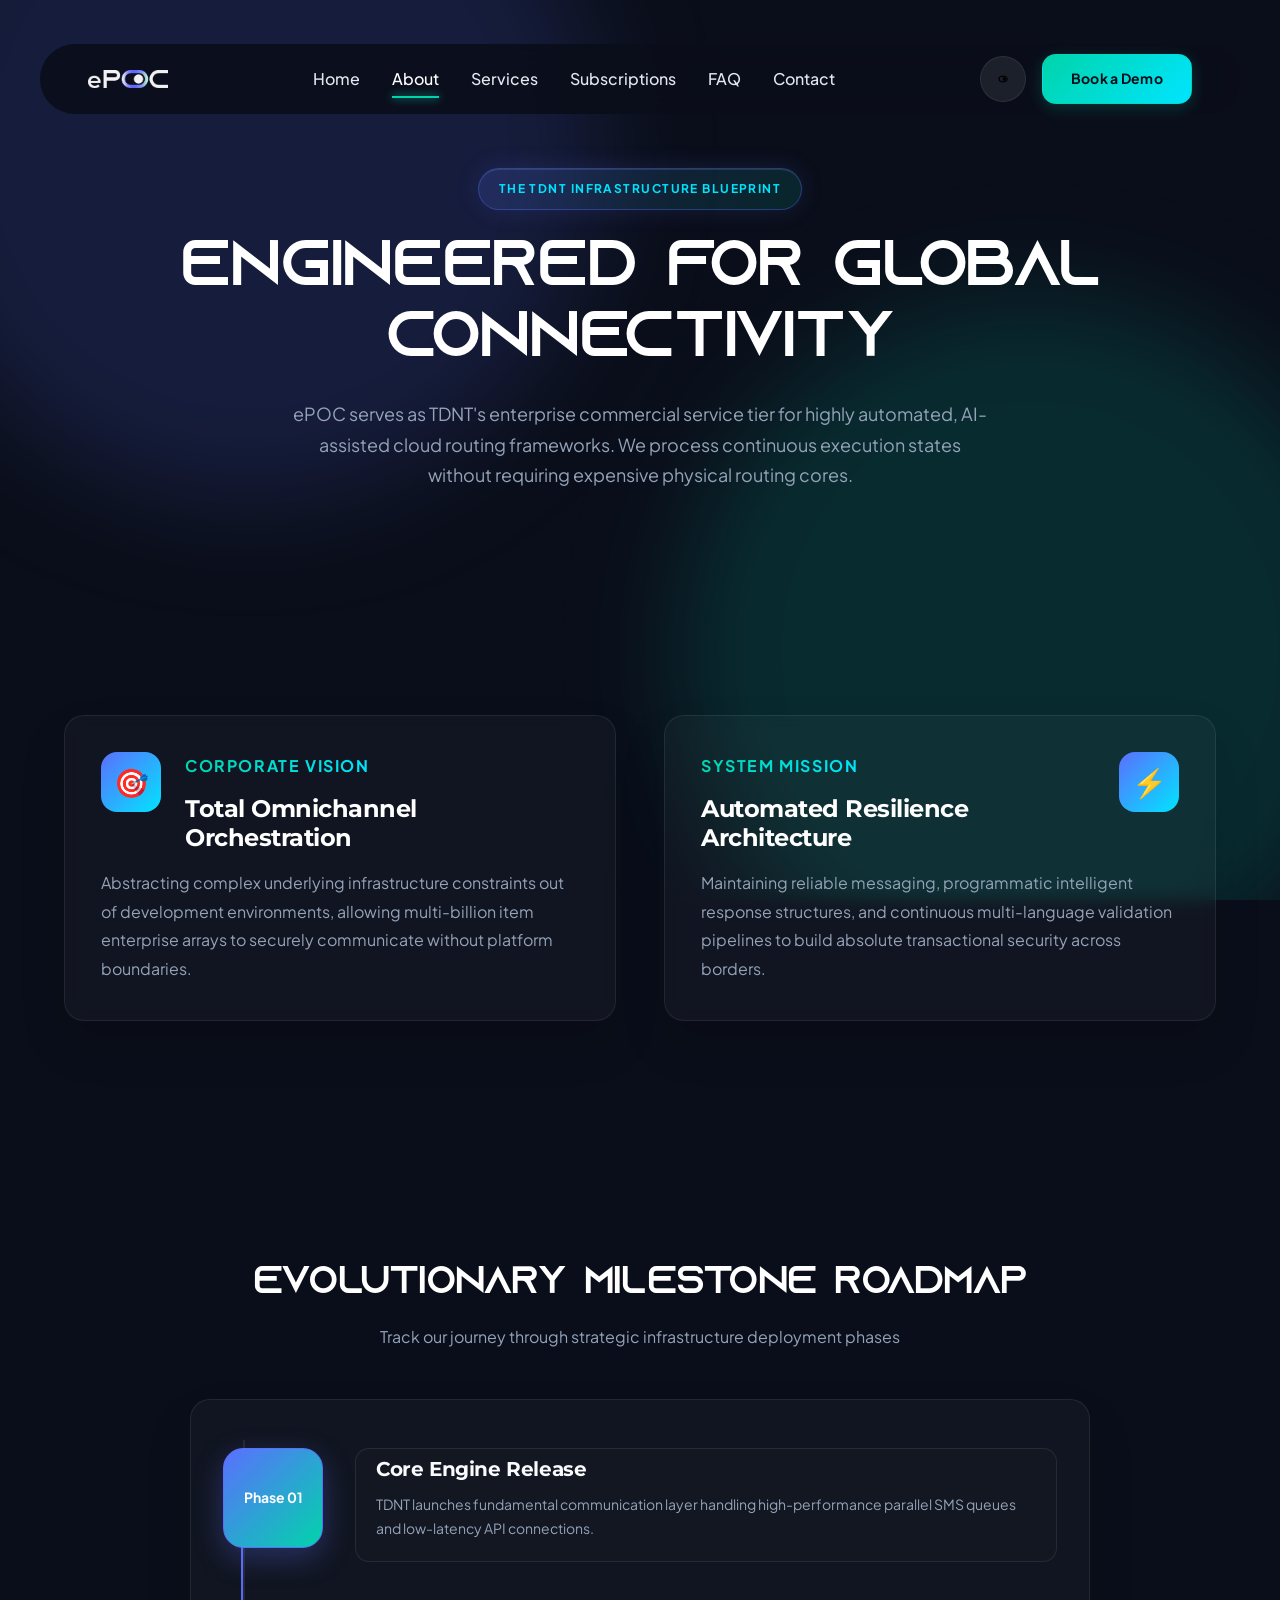
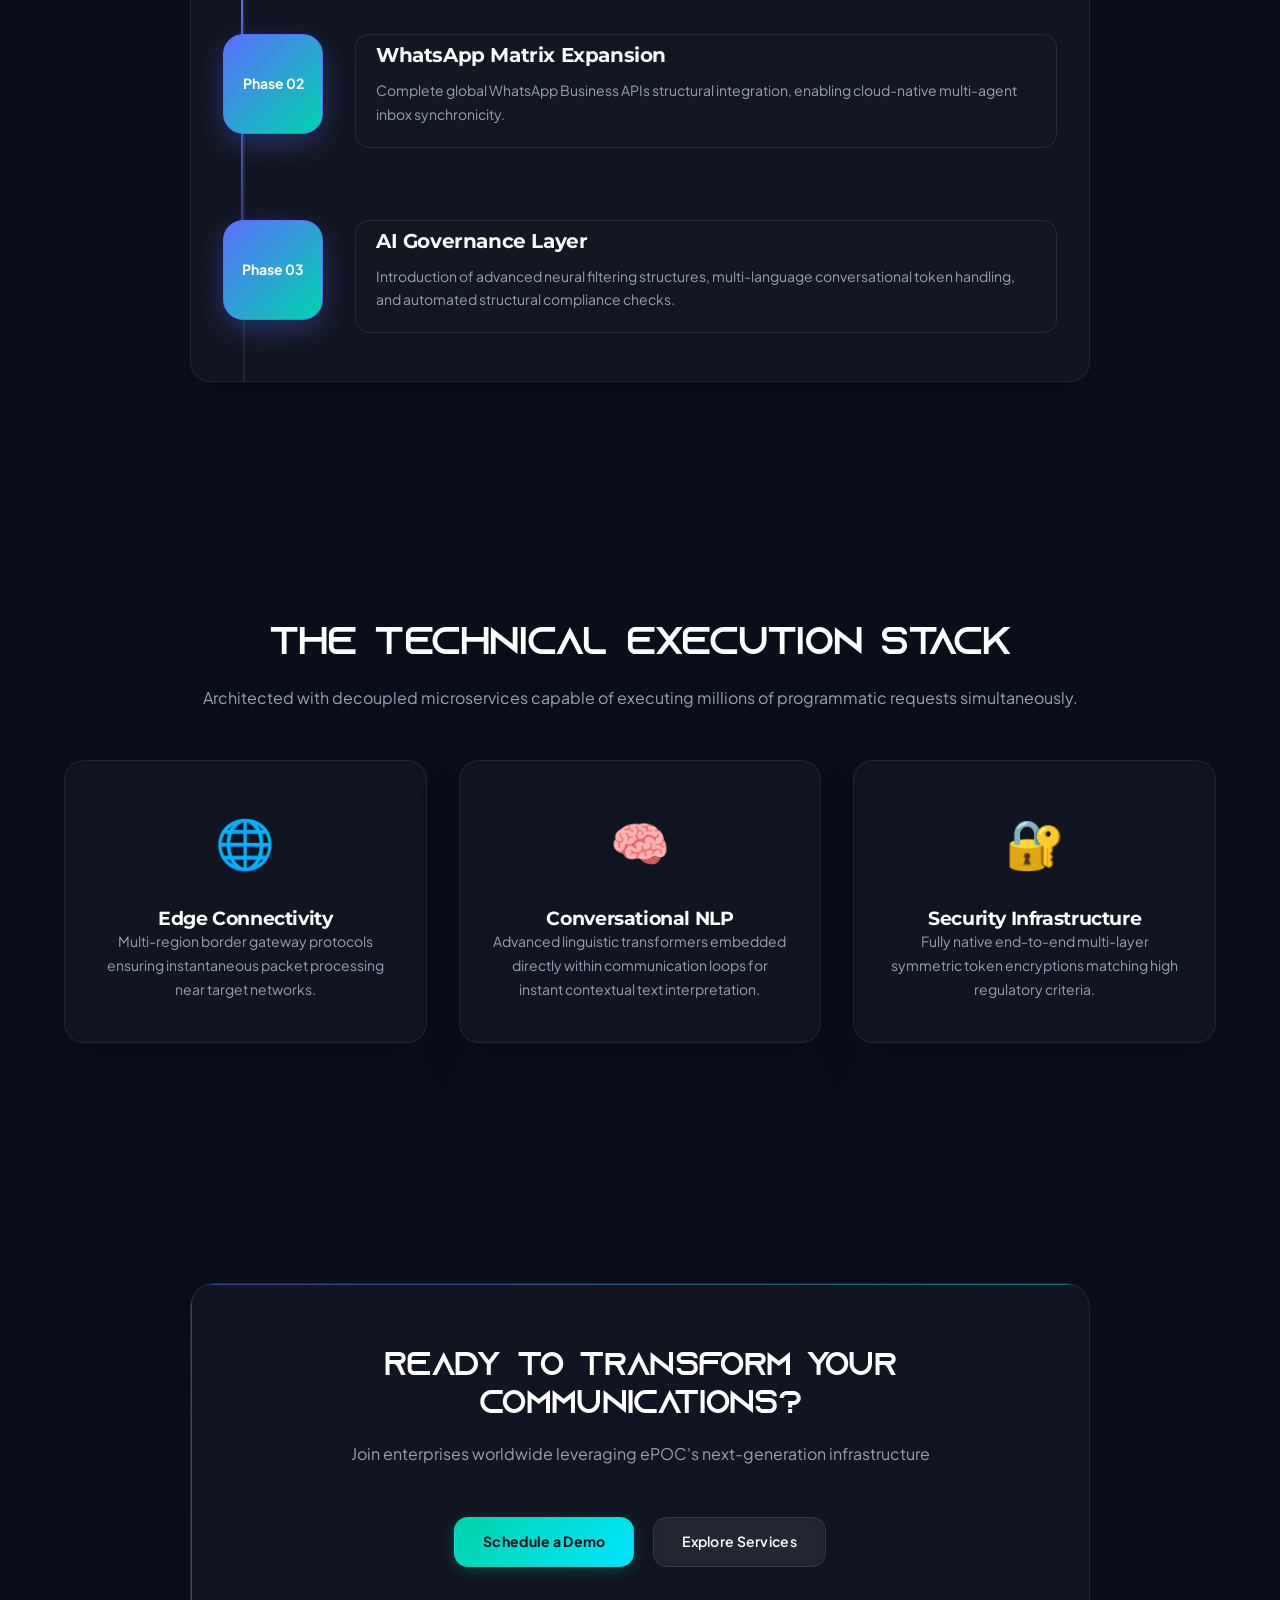
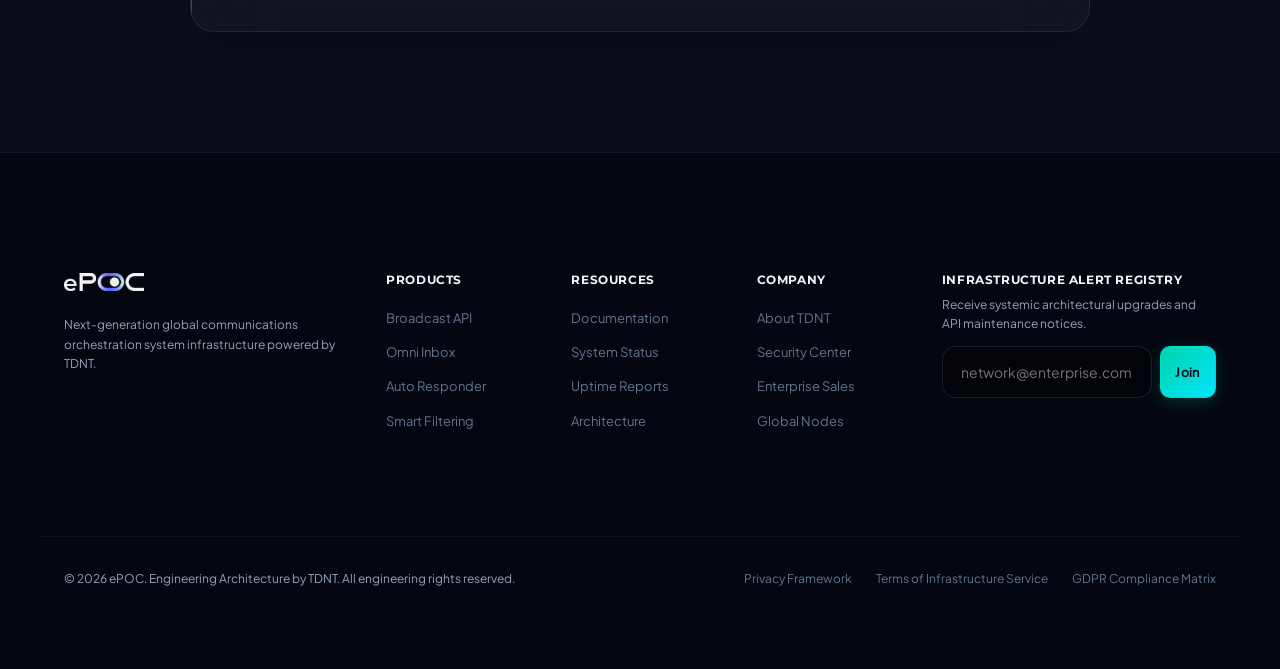
==== commit 7153d16a: "update branch" ====
--- a/about.html
+++ b/about.html
@@ -16,12 +16,12 @@
         <div class="blob blob-indigo"></div>
         <div class="blob blob-mint"></div>
     </div>
-
+    
     <header class="navbar" id="main-nav">
         <div class="nav-container">
             <a href="index.html" class="logo-lockup">
-                <img class="logo-image" src="images/Main Logo Color - Transparent (for light backgrounds).png"
-                    alt="epoc" />
+                <img class="logo-image logo-light" src="images/Main Logo Color - Transparent (for light backgrounds).png" alt="ePOC"/>
+                <img class="logo-image logo-dark" src="images/Main Logo Color - Transparent (for dark backgrounds).png" alt="ePOC"/>
             </a>
             <nav class="nav-links">
                 <a href="index.html" class="nav-item">Home</a>
@@ -29,16 +29,13 @@
                 <a href="services.html" class="nav-item">Services</a>
                 <a href="subscriptions.html" class="nav-item">Subscriptions</a>
                 <a href="faq.html" class="nav-item">FAQ</a>
-                <a href="contact.html" class="nav-item ">Contact</a>
+                <a href="contact.html" class="nav-item">Contact</a>
             </nav>
             <div class="nav-actions">
-                <button class="theme-toggle" id="theme-toggle" type="button" aria-label="Toggle theme"
-                    title="Toggle theme">
+                <button class="theme-toggle" id="theme-toggle" type="button" aria-label="Toggle theme" title="Toggle theme">
                     <span class="theme-toggle-icon"></span>
                 </button>
-                <!-- btn btn-secondary -->
-                <a href="contact.html" class=" btn btn-primary ripple">Book a Demo</a>
-                <!-- <a href="subscriptions.html" class="btn btn-primary ripple">Start Free</a> -->
+                <a href="contact.html" class="btn btn-primary ripple">Book a Demo</a>
             </div>
             <button class="mobile-toggle" aria-label="Toggle Menu">
                 <span class="bar"></span>
@@ -48,68 +45,114 @@
         </div>
     </header>
 
-    <main class="padding-top-xl">
-        <section class="container text-center animate-fade-up">
-            <div class="badge-pill">The TDNT Infrastructure Blueprint</div>
-            <h1 class="font-azonix">Engineered for Global Connectivity</h1>
-            <p class="hero-sub text-muted">ePOC serves as TDNT’s enterprise commercial service tier for highly automated, AI-assisted cloud routing frameworks. We process continuous execution states without requiring expensive physical routing cores.</p>
-        </section>
-
-        <section class="container grid grid-2 margin-top-xl stagger-animate">
-            <div class="card glass-panel padding-xl">
-                <span class="text-gradient font-weight-bold uppercase tracking-wide">Corporate Vision</span>
-                <h3 class="margin-top-xs">Total Omnichannel Orchestration</h3>
-                <p class="text-sm text-muted">Abstracting complex underlying infrastructure constraints out of development environments, allowing multi-billion item enterprise arrays to securely communicate without platform boundaries.</p>
-            </div>
-            <div class="card glass-panel padding-xl">
-                <span class="text-gradient font-weight-bold uppercase tracking-wide">System Mission</span>
-                <h3 class="margin-top-xs">Automated Resilience Architecture</h3>
-                <p class="text-sm text-muted">Maintaining reliable messaging, programmatic intelligent response structures, and continuous multi-language validation pipelines to build absolute transactional security across borders.</p>
-            </div>
-        </section>
-
-        <section class="container margin-top-xl animate-fade-up">
-            <h2 class="text-center margin-bottom-xl font-azonix">Evolutionary Milestone Roadmap</h2>
-            <div class="timeline-container glass-panel">
-                <div class="timeline-node">
-                    <div class="time-marker">Phase 01</div>
-                    <div class="time-content">
-                        <h4>Core Engine Release</h4>
-                        <p class="text-xs text-muted">TDNT launches fundamental communication layer handling high-performance parallel SMS queues and low-latency API connections.</p>
-                    </div>
-                </div>
-                <div class="timeline-node">
-                    <div class="time-marker">Phase 02</div>
-                    <div class="time-content">
-                        <h4>WhatsApp Matrix Expansion</h4>
-                        <p class="text-xs text-muted">Complete global WhatsApp Business APIs structural integration, enabling cloud-native multi-agent inbox synchronicity.</p>
-                    </div>
-                </div>
-                <div class="timeline-node">
-                    <div class="time-marker">Phase 03</div>
-                    <div class="time-content">
-                        <h4>AI Governance Layer</h4>
-                        <p class="text-xs text-muted">Introduction of advanced neural filtering structures, multi-language conversational token handling, and automated structural compliance checks.</p>
-                    </div>
-                </div>
-            </div>
-        </section>
-
-        <section class="container margin-top-xl text-center animate-fade-up margin-top-xl stack-section">
-            <h2 class="font-azonix ">The Technical Execution Stack</h2>
-            <p class="text-muted margin-bottom-lg">Architected with decoupled microservices capable of executing millions of programmatic requests simultaneously.</p>
-            <div class="grid grid-3 stagger-animate">
-                <div class="card glass-panel">
-                    <h5>Edge Connectivity</h5>
-                    <p class="text-xs text-muted">Multi-region border gateway protocols ensuring instantaneous packet processing near target networks.</p>
-                </div>
-                <div class="card glass-panel">
-                    <h5>Conversational NLP</h5>
-                    <p class="text-xs text-muted">Advanced linguistic transformers embedded directly within communication loops for instant contextual text interpretation.</p>
-                </div>
-                <div class="card glass-panel">
-                    <h5>Security Infrastructure</h5>
-                    <p class="text-xs text-muted">Fully native end-to-end multi-layer symmetric token encryptions matching high regulatory criteria.</p>
+    <main>
+        <!-- Hero Section -->
+        <section class="page-hero">
+            <div class="container text-center">
+                <div class="badge-pill animate-fade-up">The TDNT Infrastructure Blueprint</div>
+                <h1 class="font-azonix animate-fade-up delay-1">Engineered for Global Connectivity</h1>
+                <p class="hero-sub text-muted animate-fade-up delay-2">ePOC serves as TDNT's enterprise commercial service tier for highly automated, AI-assisted cloud routing frameworks. We process continuous execution states without requiring expensive physical routing cores.</p>
+            </div>
+        </section>
+
+        <!-- Vision & Mission Grid -->
+        <section class="section-py">
+            <div class="container">
+                <div class="grid grid-2 gap-xl stagger-animate">
+                    <div class="card glass-panel padding-xl feature-card-left">
+                        <div class="feature-icon-wrapper">
+                            <span class="feature-icon">🎯</span>
+                        </div>
+                        <span class="text-gradient font-weight-bold uppercase tracking-wide">Corporate Vision</span>
+                        <h3 class="margin-top-sm">Total Omnichannel Orchestration</h3>
+                        <p class="text-muted margin-top-sm">Abstracting complex underlying infrastructure constraints out of development environments, allowing multi-billion item enterprise arrays to securely communicate without platform boundaries.</p>
+                    </div>
+                    <div class="card glass-panel padding-xl feature-card-right">
+                        <div class="feature-icon-wrapper">
+                            <span class="feature-icon">⚡</span>
+                        </div>
+                        <span class="text-gradient font-weight-bold uppercase tracking-wide">System Mission</span>
+                        <h3 class="margin-top-sm">Automated Resilience Architecture</h3>
+                        <p class="text-muted margin-top-sm">Maintaining reliable messaging, programmatic intelligent response structures, and continuous multi-language validation pipelines to build absolute transactional security across borders.</p>
+                    </div>
+                </div>
+            </div>
+        </section>
+
+        <!-- Timeline Section -->
+        <section class="section-py bg-subtle">
+            <div class="container">
+                <div class="text-center margin-bottom-xl">
+                    <h2 class="font-azonix animate-fade-up">Evolutionary Milestone Roadmap</h2>
+                    <p class="text-muted animate-fade-up delay-1">Track our journey through strategic infrastructure deployment phases</p>
+                </div>
+                <div class="timeline-wrapper animate-fade-up delay-2">
+                    <div class="timeline-container glass-panel">
+                        <div class="timeline-node">
+                            <div class="time-marker">Phase 01</div>
+                            <div class="time-content">
+                                <h4>Core Engine Release</h4>
+                                <p class="text-sm text-muted">TDNT launches fundamental communication layer handling high-performance parallel SMS queues and low-latency API connections.</p>
+                            </div>
+                        </div>
+                        <div class="timeline-line"></div>
+                        <div class="timeline-node">
+                            <div class="time-marker">Phase 02</div>
+                            <div class="time-content">
+                                <h4>WhatsApp Matrix Expansion</h4>
+                                <p class="text-sm text-muted">Complete global WhatsApp Business APIs structural integration, enabling cloud-native multi-agent inbox synchronicity.</p>
+                            </div>
+                        </div>
+                        <div class="timeline-line"></div>
+                        <div class="timeline-node">
+                            <div class="time-marker">Phase 03</div>
+                            <div class="time-content">
+                                <h4>AI Governance Layer</h4>
+                                <p class="text-sm text-muted">Introduction of advanced neural filtering structures, multi-language conversational token handling, and automated structural compliance checks.</p>
+                            </div>
+                        </div>
+                    </div>
+                </div>
+            </div>
+        </section>
+
+        <!-- Tech Stack Section -->
+        <section class="section-py">
+            <div class="container">
+                <div class="text-center margin-bottom-xl">
+                    <h2 class="font-azonix animate-fade-up">The Technical Execution Stack</h2>
+                    <p class="text-muted animate-fade-up delay-1">Architected with decoupled microservices capable of executing millions of programmatic requests simultaneously.</p>
+                </div>
+                <div class="grid grid-3 gap-lg stagger-animate">
+                    <div class="card glass-panel tech-card">
+                        <div class="tech-icon">🌐</div>
+                        <h5>Edge Connectivity</h5>
+                        <p class="text-sm text-muted">Multi-region border gateway protocols ensuring instantaneous packet processing near target networks.</p>
+                    </div>
+                    <div class="card glass-panel tech-card">
+                        <div class="tech-icon">🧠</div>
+                        <h5>Conversational NLP</h5>
+                        <p class="text-sm text-muted">Advanced linguistic transformers embedded directly within communication loops for instant contextual text interpretation.</p>
+                    </div>
+                    <div class="card glass-panel tech-card">
+                        <div class="tech-icon">🔐</div>
+                        <h5>Security Infrastructure</h5>
+                        <p class="text-sm text-muted">Fully native end-to-end multi-layer symmetric token encryptions matching high regulatory criteria.</p>
+                    </div>
+                </div>
+            </div>
+        </section>
+
+        <!-- CTA Section -->
+        <section class="section-py">
+            <div class="container">
+                <div class="cta-box glass-panel text-center dynamic-glow-border">
+                    <h2 class="font-azonix">Ready to Transform Your Communications?</h2>
+                    <p class="text-muted margin-top-sm">Join enterprises worldwide leveraging ePOC's next-generation infrastructure</p>
+                    <div class="margin-top-lg">
+                        <a href="contact.html" class="btn btn-primary ripple">Schedule a Demo</a>
+                        <a href="services.html" class="btn btn-secondary margin-left-sm">Explore Services</a>
+                    </div>
                 </div>
             </div>
         </section>
@@ -118,14 +161,8 @@
     <footer class="site-footer">
         <div class="container footer-grid">
             <div class="footer-brand">
-                     <img src="images/Main Logo Color - Transparent (for light backgrounds).png" 
-                 alt="ePOC Logo" 
-                 class="logo-image logo-light">
-            
-            <img src="images/Main Logo Color - Transparent (for dark backgrounds).png" 
-                 alt="ePOC Logo" 
-                 class="logo-image logo-dark">
-            
+                <img src="images/Main Logo Color - Transparent (for light backgrounds).png" alt="ePOC Logo" class="logo-image logo-light">
+                <img src="images/Main Logo Color - Transparent (for dark backgrounds).png" alt="ePOC Logo" class="logo-image logo-dark">
                 <p class="text-xs text-muted margin-top-md">Next-generation global communications orchestration system infrastructure powered by TDNT.</p>
             </div>
             <div class="footer-links-col">
@@ -172,4 +209,4 @@
     <script src="js/animations.js"></script>
     <script src="js/main.js"></script>
 </body>
-</html>+</html>
--- a/css/style.css
+++ b/css/style.css
@@ -1,107 +1,205 @@
-/* Core Structural Configuration & Variables */
+/* Core Structural Configuration & Variables - ePOC CPaaS Design System */
 :root {
-    /* Dark Mode (Default) */
-    --bg-midnight: #080C19;
-    --color-mint: #BDF3DF;
-    --color-indigo: #6266FE;
-    --color-core-blue: #00197D;
-    --text-light: #F2F2F2;
-    --text-muted: #8E96A8;
+    /* Dark Mode (Default) - Enterprise CPaaS Theme */
+    --bg-midnight: #0A0E1A;
+    --bg-surface: #0F1424;
+    --bg-elevated: #151B30;
+    
+    /* Primary Brand Colors - ePOC Identity */
+    --color-mint: #00D4AA;
+    --color-indigo: #5B6FFF;
+    --color-core-blue: #001F8F;
+    --color-accent-cyan: #00E5FF;
+    
+    /* Typography */
+    --text-light: #FFFFFF;
+    --text-primary: #F8FAFC;
+    --text-secondary: #CBD5E1;
+    --text-muted: #94A3B8;
+    --text-disabled: #64748B;
+    
+    /* Glass Morphism */
     --glass-bg: rgba(255, 255, 255, 0.03);
-    --glass-border: rgba(255, 255, 255, 0.07);
-    --glass-blur: blur(24px);
-    --nav-surface: rgba(238, 242, 252, 0.5);
-    --nav-link: #0F172A;
-    --footer-bg: rgba(4, 6, 12, 0.6);
-    --footer-muted: #8E96A8;
-    --footer-heading: #F2F2F2;
+    --glass-bg-hover: rgba(255, 255, 255, 0.05);
+    --glass-border: rgba(255, 255, 255, 0.08);
+    --glass-border-hover: rgba(255, 255, 255, 0.15);
+    --glass-blur: blur(40px);
+    
+    /* Navigation */
+    --nav-surface: rgba(10, 14, 26, 0.9);
+    --nav-link: #E2E8F0;
+    --nav-link-hover: #FFFFFF;
+    
+    /* Footer */
+    --footer-bg: rgba(5, 8, 16, 0.98);
+    --footer-muted: #64748B;
+    --footer-heading: #F1F5F9;
     --footer-border: rgba(255, 255, 255, 0.04);
-    --radius-lg: 16px;
-    --radius-md: 10px;
+    
+    /* Spacing & Radius */
+    --radius-xl: 28px;
+    --radius-lg: 20px;
+    --radius-md: 14px;
+    --radius-sm: 10px;
+    --radius-full: 9999px;
+    
+    /* Typography Scale */
     --font-primary: 'Plus Jakarta Sans', sans-serif;
     --font-display: 'Montserrat', sans-serif;
-    --transition-smooth: all 0.4s cubic-bezier(0.16, 1, 0.3, 1);
+    
+    /* Transitions */
+    --transition-smooth: all 0.3s cubic-bezier(0.4, 0, 0.2, 1);
     --transition-bounce: all 0.5s cubic-bezier(0.34, 1.56, 0.64, 1);
+    --transition-spring: all 0.4s cubic-bezier(0.175, 0.885, 0.32, 1.275);
+    
+    /* Cards */
     --card-bg: rgba(255, 255, 255, 0.03);
-    --card-border: rgba(255, 255, 255, 0.07);
-    --input-bg: rgba(0, 0, 0, 0.2);
-    --input-border: rgba(255, 255, 255, 0.07);
-    --input-focus: rgba(98, 102, 254, 0.2);
-    --table-header-bg: rgba(0, 0, 0, 0.1);
-    --table-hover: rgba(255, 255, 255, 0.01);
-    --accordion-bg: rgba(0, 0, 0, 0.1);
-    --map-bg: rgba(0, 0, 0, 0.3);
+    --card-border: rgba(255, 255, 255, 0.08);
+    --card-shadow: 0 4px 24px rgba(0, 0, 0, 0.2);
+    --card-shadow-hover: 0 8px 40px rgba(0, 0, 0, 0.3);
+    
+    /* Forms */
+    --input-bg: rgba(0, 0, 0, 0.3);
+    --input-border: rgba(255, 255, 255, 0.1);
+    --input-focus: rgba(91, 111, 255, 0.3);
+    --input-focus-ring: 0 0 0 3px rgba(91, 111, 255, 0.15);
+    
+    /* Tables */
+    --table-header-bg: rgba(0, 0, 0, 0.25);
+    --table-hover: rgba(255, 255, 255, 0.02);
+    --table-border: rgba(255, 255, 255, 0.05);
+    
+    /* Accordion */
+    --accordion-bg: rgba(0, 0, 0, 0.2);
+    --accordion-border: rgba(255, 255, 255, 0.06);
+    
+    /* Visual Elements */
+    --map-bg: rgba(0, 0, 0, 0.4);
     --dot-bg: rgba(255, 255, 255, 0.2);
-    --sidebar-bg: rgba(0, 0, 0, 0.15);
+    --sidebar-bg: rgba(0, 0, 0, 0.25);
     --line-bg: rgba(255, 255, 255, 0.1);
-    --stat-bg: rgba(0, 0, 0, 0.2);
-    --pricing-bg: rgba(255, 255, 255, 0.05);
-    --tag-bg: var(--color-indigo);
+    --stat-bg: rgba(0, 0, 0, 0.3);
+    --pricing-bg: rgba(255, 255, 255, 0.04);
+    
+    /* Gradients & Effects */
+    --tag-bg: linear-gradient(135deg, var(--color-indigo), var(--color-accent-cyan));
     --tag-text: white;
-    --badge-bg: rgba(98, 102, 254, 0.1);
-    --badge-border: rgba(98, 102, 254, 0.25);
-    --badge-text: #B5BAFF;
-    --btn-secondary-bg: rgba(255, 255, 255, 0.04);
-    --btn-secondary-border: rgba(255, 255, 255, 0.07);
+    --gradient-primary: linear-gradient(135deg, var(--color-mint), var(--color-accent-cyan));
+    --gradient-brand: linear-gradient(135deg, var(--color-indigo), var(--color-mint));
+    --gradient-hero: linear-gradient(180deg, rgba(91, 111, 255, 0.15) 0%, rgba(0, 212, 170, 0.08) 100%);
+    --mesh-line: rgba(91, 111, 255, 0.06);
+    
+    /* Blobs */
+    --blob-opacity: 0.15;
+    --blob-mix-blend: screen;
+    
+    /* Badges & Pills */
+    --badge-bg: rgba(91, 111, 255, 0.15);
+    --badge-border: rgba(91, 111, 255, 0.35);
+    --badge-text: #A5B4FC;
+    
+    /* Buttons */
+    --btn-primary-bg: var(--gradient-primary);
+    --btn-primary-hover: linear-gradient(135deg, #00E5FF, #00D4AA);
+    --btn-secondary-bg: rgba(255, 255, 255, 0.05);
+    --btn-secondary-border: rgba(255, 255, 255, 0.1);
     --btn-secondary-hover: rgba(255, 255, 255, 0.08);
     --btn-secondary-border-hover: rgba(255, 255, 255, 0.2);
-    --gradient-start: #BDF3DF;
-    --gradient-end: #BDF3DF;
-    --mesh-line: rgba(72, 73, 218, 0.05);
-    --blob-opacity: 0.15;
-    --blob-mix-blend: screen;
-
+    
+    /* Marquee */
     --marquee-bg: #ffffff;
     --marquee-text: #1a1a1a;
     --marquee-border: #e2e8f0;
     --marquee-item-bg: #f8fafc;
-}
-
-/* Light Mode Override */
+    
+    /* CPaaS Brand Colors */
+    --cpaaas-primary: #5B6FFF;
+    --cpaaas-secondary: #00D4AA;
+    --cpaaas-accent: #00E5FF;
+    --enterprise-blue: #001F8F;
+    
+    /* Section Spacing */
+    --section-padding-y: 120px;
+    --section-padding-y-sm: 80px;
+    --container-max: 1400px;
+}
+
+/* Light Mode Override - ePOC CPaaS Light Theme */
 body.theme-light {
-    --bg-midnight: #F5F7FF;
-    --color-mint: #22C48B;
+    --bg-midnight: #F8FAFC;
+    --bg-surface: #FFFFFF;
+    --bg-elevated: #F1F5F9;
+    
+    --color-mint: #00A88A;
     --color-indigo: #4F46E5;
-    --color-core-blue: #DCE8FF;
+    --color-core-blue: #DBE7FF;
+    --color-accent-cyan: #0891B2;
+    
     --text-light: #0F172A;
-    --text-muted: #5B6475;
-    --glass-bg: rgba(255, 255, 255, 0.8);
+    --text-primary: #0F172A;
+    --text-secondary: #334155;
+    --text-muted: #475569;
+    --text-disabled: #94A3B8;
+    
+    --glass-bg: rgba(255, 255, 255, 0.95);
+    --glass-bg-hover: rgba(255, 255, 255, 0.98);
     --glass-border: rgba(15, 23, 42, 0.08);
-    --glass-blur: blur(24px);
-    --nav-surface: rgba(255, 255, 255, 0.5);
-    --nav-link: #0F172A;
-    --footer-bg: rgba(255, 255, 255, 0.95);
-    --footer-muted: #5B6475;
+    --glass-border-hover: rgba(15, 23, 42, 0.15);
+    --glass-blur: blur(40px);
+    
+    --nav-surface: rgba(255, 255, 255, 0.95);
+    --nav-link: #1E293B;
+    --nav-link-hover: #0F172A;
+    
+    --footer-bg: rgba(255, 255, 255, 0.98);
+    --footer-muted: #475569;
     --footer-heading: #0F172A;
-    --footer-border: rgba(15, 23, 42, 0.08);
-    --card-bg: rgba(255, 255, 255, 0.8);
+    --footer-border: rgba(15, 23, 42, 0.06);
+    
+    --card-bg: rgba(255, 255, 255, 0.98);
     --card-border: rgba(15, 23, 42, 0.08);
-    --input-bg: rgba(255, 255, 255, 0.8);
-    --input-border: rgba(15, 23, 42, 0.08);
-    --input-focus: rgba(79, 70, 229, 0.15);
-    --table-header-bg: rgba(15, 23, 42, 0.05);
+    --card-shadow: 0 4px 24px rgba(0, 0, 0, 0.06);
+    --card-shadow-hover: 0 8px 40px rgba(0, 0, 0, 0.1);
+    
+    --input-bg: rgba(255, 255, 255, 0.95);
+    --input-border: rgba(15, 23, 42, 0.12);
+    --input-focus: rgba(79, 70, 229, 0.2);
+    --input-focus-ring: 0 0 0 3px rgba(79, 70, 229, 0.1);
+    
+    --table-header-bg: rgba(15, 23, 42, 0.04);
     --table-hover: rgba(15, 23, 42, 0.02);
+    --table-border: rgba(15, 23, 42, 0.06);
+    
     --accordion-bg: rgba(15, 23, 42, 0.03);
-    --map-bg: rgba(15, 23, 42, 0.05);
+    --accordion-border: rgba(15, 23, 42, 0.06);
+    
+    --map-bg: rgba(15, 23, 42, 0.04);
     --dot-bg: rgba(15, 23, 42, 0.15);
-    --sidebar-bg: rgba(15, 23, 42, 0.05);
+    --sidebar-bg: rgba(15, 23, 42, 0.04);
     --line-bg: rgba(15, 23, 42, 0.08);
-    --stat-bg: rgba(255, 255, 255, 0.8);
-    --pricing-bg: rgba(255, 255, 255, 0.9);
-    --tag-bg: var(--color-indigo);
+    --stat-bg: rgba(255, 255, 255, 0.95);
+    --pricing-bg: rgba(255, 255, 255, 0.98);
+    
+    --tag-bg: linear-gradient(135deg, var(--color-indigo), var(--color-accent-cyan));
     --tag-text: white;
+    --gradient-primary: linear-gradient(135deg, var(--color-mint), var(--color-accent-cyan));
+    --gradient-brand: linear-gradient(135deg, var(--color-indigo), var(--color-mint));
+    --gradient-hero: linear-gradient(180deg, rgba(79, 70, 229, 0.08) 0%, rgba(0, 168, 138, 0.05) 100%);
+    --mesh-line: rgba(79, 70, 229, 0.06);
+    
+    --blob-opacity: 0.5;
+    --blob-mix-blend: multiply;
+    
     --badge-bg: rgba(79, 70, 229, 0.08);
     --badge-border: rgba(79, 70, 229, 0.2);
     --badge-text: #4F46E5;
-    --btn-secondary-bg: rgba(255, 255, 255, 0.8);
-    --btn-secondary-border: rgba(15, 23, 42, 0.15);
-    --btn-secondary-hover: rgba(255, 255, 255, 0.95);
-    --btn-secondary-border-hover: rgba(15, 23, 42, 0.3);
-    --gradient-start: #22C48B;
-    --gradient-end: #22C48B;
-    --mesh-line: rgba(79, 70, 229, 0.08);
-    --blob-opacity: 0.55;
-    --blob-mix-blend: multiply;
+    
+    --btn-primary-bg: var(--gradient-primary);
+    --btn-primary-hover: linear-gradient(135deg, #0891B2, #00A88A);
+    --btn-secondary-bg: rgba(255, 255, 255, 0.95);
+    --btn-secondary-border: rgba(15, 23, 42, 0.12);
+    --btn-secondary-hover: rgba(255, 255, 255, 1);
+    --btn-secondary-border-hover: rgba(15, 23, 42, 0.25);
 }
 
 /* Apply Light Mode Text Colors */
@@ -382,12 +480,44 @@
 
 body {
     background-color: var(--bg-midnight);
-    color: var(--text-light);
+    color: var(--text-primary);
     font-family: var(--font-primary);
     overflow-x: hidden;
-    line-height: 1.6;
+    line-height: 1.7;
     -webkit-font-smoothing: antialiased;
+    -moz-osx-font-smoothing: grayscale;
     transition: background-color 0.3s ease, color 0.3s ease;
+}
+
+/* Typography Hierarchy */
+h1, h2, h3, h4, h5, h6 {
+    color: var(--text-light);
+    font-weight: 700;
+    line-height: 1.2;
+    letter-spacing: -0.02em;
+}
+
+h1 { font-size: clamp(2.5rem, 5vw, 4rem); }
+h2 { font-size: clamp(2rem, 4vw, 3rem); }
+h3 { font-size: clamp(1.5rem, 3vw, 2rem); }
+h4 { font-size: clamp(1.25rem, 2vw, 1.5rem); }
+h5 { font-size: clamp(1.125rem, 1.5vw, 1.25rem); }
+h6 { font-size: clamp(1rem, 1.2vw, 1.125rem); }
+
+p {
+    color: var(--text-secondary);
+    line-height: 1.8;
+}
+
+.text-muted {
+    color: var(--text-muted) !important;
+}
+
+.text-gradient {
+    background: var(--gradient-primary);
+    -webkit-background-clip: text;
+    -webkit-text-fill-color: transparent;
+    background-clip: text;
 }
 
 @font-face {
@@ -426,7 +556,7 @@
 
 .grid {
     display: grid;
-    gap: 24px;
+    gap: 28px;
 }
 
 .grid-2 {
@@ -439,6 +569,20 @@
 
 .grid-4 {
     grid-template-columns: repeat(4, 1fr);
+}
+
+@media (max-width: 1024px) {
+    .grid-4 {
+        grid-template-columns: repeat(2, 1fr);
+    }
+}
+
+@media (max-width: 768px) {
+    .grid-2,
+    .grid-3,
+    .grid-4 {
+        grid-template-columns: 1fr;
+    }
 }
 
 .text-center {
@@ -538,33 +682,40 @@
 .hero-sub {
     font-size: 20px;
     max-width: 720px;
-    margin: 0 auto 40px;
+    margin: 0 auto 48px;
+    line-height: 1.8;
+    color: var(--text-secondary);
+    font-weight: 400;
 }
 
 .text-sm {
     font-size: 14px;
+    line-height: 1.7;
 }
 
 .text-xs {
     font-size: 12px;
+    line-height: 1.6;
 }
 
 .text-muted {
-    color: var(--text-muted);
+    color: var(--text-muted) !important;
 }
 
 .text-gradient {
-    background: linear-gradient(135deg, var(--color-indigo), var(--color-indigo));
+    background: var(--gradient-primary);
     -webkit-background-clip: text;
     -webkit-text-fill-color: transparent;
-    transition: background 0.3s ease;
+    background-clip: text;
+    transition: background 0.4s ease;
 }
 
 .gradient-text {
-    background: linear-gradient(90deg, var(--gradient-start), var(--gradient-end));
+    background: var(--gradient-primary);
     -webkit-background-clip: text;
     -webkit-text-fill-color: transparent;
-    transition: background 0.3s ease;
+    background-clip: text;
+    transition: background 0.4s ease;
 }
 
 .uppercase {
@@ -603,21 +754,21 @@
 }
 
 .blob-indigo {
-    background: var(--color-indigo);
+    background: var(--cpaaas-primary);
     top: -200px;
     left: -100px;
     animation: smoothBlobOne 15s infinite alternate ease-in-out;
 }
 
 .blob-mint {
-    background: var(--color-mint);
+    background: var(--cpaaas-secondary);
     bottom: -100px;
     right: -100px;
     animation: smoothBlobTwo 20s infinite alternate ease-in-out;
 }
 
 .blob-blue {
-    background: var(--color-core-blue);
+    background: var(--cpaaas-accent);
     bottom: -100px;
     left: 20%;
     animation: smoothBlobOne 25s infinite alternate-reverse ease-in-out;
@@ -767,44 +918,67 @@
     height: 100%;
 }
 
-/* Interactive Enterprise Buttons */
+/* Interactive Enterprise Buttons - CPaaS Design */
 .btn {
     display: inline-flex;
     align-items: center;
     justify-content: center;
+    gap: 10px;
     font-family: var(--font-primary);
     font-size: 14px;
     font-weight: 600;
-    padding: 10px 22px;
+    padding: 12px 28px;
     border-radius: var(--radius-md);
     text-decoration: none;
     cursor: pointer;
-    transition: var(--transition-smooth);
+    transition: all 0.3s cubic-bezier(0.4, 0, 0.2, 1);
     position: relative;
     overflow: hidden;
+    letter-spacing: 0.02em;
+}
+
+.btn::before {
+    content: '';
+    position: absolute;
+    top: 0;
+    left: -100%;
+    width: 100%;
+    height: 100%;
+    background: linear-gradient(90deg, transparent, rgba(255, 255, 255, 0.15), transparent);
+    transition: left 0.5s ease;
+}
+
+.btn:hover::before {
+    left: 100%;
 }
 
 .btn-primary {
-    background: var(--color-mint);
-    color: var(--bg-midnight);
-    border: 1px solid var(--color-mint);
+    background: var(--btn-primary-bg);
+    color: #0A0E1A;
+    border: 1px solid rgba(0, 212, 170, 0.3);
+    font-weight: 700;
+    box-shadow: 0 4px 16px rgba(0, 212, 170, 0.2);
 }
 
 .btn-primary:hover {
-    transform: translateY(-2px);
-    box-shadow: 0 8px 24px rgba(189, 243, 223, 0.25);
+    transform: translateY(-3px);
+    box-shadow: 0 12px 32px rgba(0, 212, 170, 0.4);
+    background: var(--btn-primary-hover);
+    border-color: rgba(0, 229, 255, 0.5);
 }
 
 .btn-secondary {
     background: var(--btn-secondary-bg);
     color: var(--text-light);
     border: 1px solid var(--btn-secondary-border);
+    backdrop-filter: blur(8px);
 }
 
 .btn-secondary:hover {
     background: var(--btn-secondary-hover);
     border-color: var(--btn-secondary-border-hover);
-    transform: translateY(-2px);
+    transform: translateY(-3px);
+    box-shadow: 0 8px 24px rgba(0, 0, 0, 0.2);
 }
 
 .btn-text {
@@ -813,16 +987,18 @@
     border-radius: 0;
     background: transparent;
     border: none;
+    font-weight: 600;
 }
 
 .btn-text:hover {
-    color: var(--text-light);
+    color: var(--color-accent-cyan);
 }
 
 .size-lg {
-    padding: 14px 32px;
+    padding: 16px 36px;
     font-size: 16px;
     border-radius: var(--radius-lg);
+    font-weight: 700;
 }
 
 .size-full {
@@ -830,24 +1006,51 @@
 }
 
 .btn-sm {
-    padding: 6px 14px;
+    padding: 8px 18px;
+    font-size: 13px;
+    border-radius: var(--radius-sm);
+}
+
+.badge-pill {
+    display: inline-flex;
+    align-items: center;
+    gap: 8px;
+    padding: 10px 20px;
+    background: linear-gradient(135deg, rgba(91, 111, 255, 0.18), rgba(0, 212, 170, 0.12));
+    border: 1px solid var(--badge-border);
+    color: var(--cpaaas-accent);
+    border-radius: var(--radius-full);
     font-size: 12px;
-}
-
-.badge-pill {
-    display: inline-block;
-    padding: 6px 14px;
-    background: var(--badge-bg);
-    border: 1px solid var(--badge-border);
-    color: var(--badge-text);
-    border-radius: 100px;
-    font-size: 12px;
-    font-weight: 600;
-    letter-spacing: 0.05em;
-    margin-bottom: 24px;
+    font-weight: 700;
+    letter-spacing: 0.12em;
+    margin-bottom: 28px;
     width: fit-content;
     text-transform: uppercase;
-    transition: all 0.3s ease;
+    transition: all 0.4s cubic-bezier(0.4, 0, 0.2, 1);
+    box-shadow: 0 0 24px rgba(91, 111, 255, 0.15), inset 0 1px 0 rgba(255, 255, 255, 0.1);
+    position: relative;
+    overflow: hidden;
+}
+
+.badge-pill::before {
+    content: '';
+    position: absolute;
+    top: 0;
+    left: -100%;
+    width: 100%;
+    height: 100%;
+    background: linear-gradient(90deg, transparent, rgba(255, 255, 255, 0.1), transparent);
+    transition: left 0.6s ease;
+}
+
+.badge-pill:hover::before {
+    left: 100%;
+}
+
+.badge-pill:hover {
+    box-shadow: 0 0 40px rgba(91, 111, 255, 0.25), inset 0 1px 0 rgba(255, 255, 255, 0.15);
+    transform: translateY(-3px) scale(1.02);
+    border-color: var(--color-accent-cyan);
 }
 
 /* ============================================
@@ -921,34 +1124,36 @@
     opacity: 0.6;
 }
 
-/* Card - Base */
+/* Card - Base CPaaS Design */
 .card {
-    padding: 32px;
-    transition: var(--transition-bounce);
+    padding: 36px;
+    transition: all 0.4s cubic-bezier(0.4, 0, 0.2, 1);
     background: var(--card-bg);
     border: 1px solid var(--card-border);
     border-radius: var(--radius-lg);
     position: relative;
     overflow: hidden;
+    backdrop-filter: blur(8px);
 }
 
 /* Card hover with interactive lift and glow */
 .card:hover {
-    transform: translateY(-8px) scale(1.01);
-    border-color: rgba(98, 102, 254, 0.3);
-    box-shadow: 0 32px 80px rgba(0, 0, 0, 0.4),
-        0 0 0 1px rgba(98, 102, 254, 0.08),
-        inset 0 1px 0 rgba(255, 255, 255, 0.05);
+    transform: translateY(-10px) scale(1.02);
+    border-color: rgba(98, 102, 254, 0.35);
+    box-shadow: 0 40px 100px rgba(0, 0, 0, 0.4),
+        0 0 0 1px rgba(98, 102, 254, 0.1),
+        inset 0 1px 0 rgba(255, 255, 255, 0.08);
+    background: var(--glass-bg-hover);
 }
 
 /* Light mode card hover */
 body.theme-light .card:hover {
-    border-color: rgba(79, 70, 229, 0.2);
-    box-shadow: 0 32px 80px rgba(0, 0, 0, 0.06),
-        0 0 0 1px rgba(79, 70, 229, 0.05);
-}
-
-/* Card shimmer */
+    border-color: rgba(79, 70, 229, 0.25);
+    box-shadow: 0 40px 100px rgba(0, 0, 0, 0.08),
+        0 0 0 1px rgba(79, 70, 229, 0.08);
+}
+
+/* Card shimmer effect */
 .card::before {
     content: '';
     position: absolute;
@@ -956,7 +1161,7 @@
     left: -50%;
     width: 200%;
     height: 200%;
-    background: radial-gradient(circle at center, rgba(98, 102, 254, 0.03), transparent 70%);
+    background: radial-gradient(circle at center, rgba(98, 102, 254, 0.04), transparent 70%);
     opacity: 0;
     transition: opacity 0.6s ease;
     pointer-events: none;
@@ -1030,7 +1235,7 @@
     height: 500px;
     top: -10%;
     left: -5%;
-    background: #BCF3DF;
+    background: var(--cpaaas-secondary);
 }
 
 .hero-blob-2 {
@@ -1038,7 +1243,7 @@
     height: 400px;
     top: 15%;
     right: -5%;
-    background: #00187C;
+    background: var(--enterprise-blue);
     animation-delay: 2s;
     opacity: 0.45;
 }
@@ -1048,7 +1253,7 @@
     height: 450px;
     bottom: -10%;
     left: 15%;
-    background: #B5B9FF;
+    background: var(--cpaaas-primary);
     animation-delay: 4s;
 }
 
@@ -1057,16 +1262,21 @@
     height: 350px;
     bottom: 15%;
     right: 15%;
-    background: #6166FD;
+    background: var(--cpaaas-accent);
     animation-delay: 6s;
     opacity: 0.55;
 }
 
 .hero-ctas {
     display: flex;
-    gap: 16px;
+    gap: 20px;
     justify-content: center;
-    margin-bottom: 32px;
+    margin-bottom: 40px;
+    flex-wrap: wrap;
+}
+
+.hero-ctas .btn {
+    min-width: 160px;
 }
 
 @keyframes heroBlobFloat {
@@ -1216,11 +1426,11 @@
 
 .mesh-grid-graphic {
     flex: 1;
-    border: 1px dashed rgba(255, 255, 255, 0.09);
+    border: 1px dashed rgba(91, 111, 255, 0.15);
     border-radius: var(--radius-md);
     position: relative;
     overflow: hidden;
-    background: radial-gradient(circle at 50% 50%, rgba(98, 102, 254, 0.05), transparent);
+    background: radial-gradient(circle at 50% 50%, rgba(91, 111, 255, 0.08), transparent);
     transition: all 0.3s ease;
 }
 
@@ -1311,10 +1521,20 @@
     }
 }
 
-/* Section Header Structure */
+/* Section Header Structure - CPaaS Design */
 .section-header {
-    max-width: 640px;
-    margin: 0 auto 56px;
+    max-width: 700px;
+    margin: 0 auto 64px;
+}
+
+.section-header h2 {
+    margin-bottom: 16px;
+}
+
+.section-header p {
+    font-size: 18px;
+    max-width: 580px;
+    margin: 0 auto;
 }
 
 /* Service Cards Custom Layout */
@@ -1639,11 +1859,14 @@
 
 .featured-tier {
     transform: scale(1.03);
-    background: var(--pricing-bg);
+    background: linear-gradient(135deg, rgba(91, 111, 255, 0.08), rgba(0, 212, 170, 0.05));
+    border-color: rgba(91, 111, 255, 0.3);
+    box-shadow: 0 0 40px rgba(91, 111, 255, 0.15), inset 0 1px 0 rgba(255, 255, 255, 0.1);
 }
 
 .featured-tier:hover {
     transform: scale(1.04) translateY(-8px);
+    box-shadow: 0 0 60px rgba(91, 111, 255, 0.25), inset 0 1px 0 rgba(255, 255, 255, 0.15);
 }
 
 .special-tag {
@@ -1653,15 +1876,19 @@
     background: var(--tag-bg);
     color: var(--tag-text);
     border: none;
-    padding: 4px 16px;
+    padding: 6px 18px;
     border-radius: 100px;
-    font-size: 12px;
-    font-weight: 600;
+    font-size: 11px;
+    font-weight: 700;
+    letter-spacing: 0.05em;
+    text-transform: uppercase;
+    box-shadow: 0 4px 12px rgba(91, 111, 255, 0.3);
     transition: all 0.3s ease;
 }
 
 .special-tag:hover {
     transform: scale(1.05);
+    box-shadow: 0 6px 20px rgba(91, 111, 255, 0.4);
 }
 
 /* Data Tables Utilities */
@@ -2989,4 +3216,562 @@
         gap: 1rem;
         padding-right: 1rem;
     }
-}+}
+/* ========================================
+   PAGE HERO SECTION
+   ======================================== */
+.page-hero {
+    padding: 8rem 0 4rem;
+    position: relative;
+}
+
+.page-hero .badge-pill {
+    margin-bottom: 1.5rem;
+}
+
+.page-hero h1 {
+    font-size: clamp(2.5rem, 5vw, 4rem);
+    line-height: 1.1;
+    margin-bottom: 1.5rem;
+}
+
+.page-hero .hero-sub {
+    max-width: 700px;
+    margin: 0 auto;
+    font-size: 1.125rem;
+    line-height: 1.7;
+}
+
+/* ========================================
+   SECTION SPACING
+   ======================================== */
+.section-py {
+    padding: 5rem 0;
+}
+
+.section-py.bg-subtle {
+    background: rgba(var(--cpaaas-primary-rgb), 0.03);
+}
+
+/* ========================================
+   FEATURE CARDS
+   ======================================== */
+.feature-card-left,
+.feature-card-right {
+    position: relative;
+    overflow: hidden;
+    transition: transform 0.3s ease, box-shadow 0.3s ease;
+}
+
+.feature-card-left:hover,
+.feature-card-right:hover {
+    transform: translateY(-5px);
+    box-shadow: 0 20px 40px rgba(0, 0, 0, 0.15);
+}
+
+.feature-icon-wrapper {
+    width: 60px;
+    height: 60px;
+    border-radius: 16px;
+    background: linear-gradient(135deg, var(--cpaaas-primary), var(--cpaaas-accent));
+    display: flex;
+    align-items: center;
+    justify-content: center;
+    margin-bottom: 1.5rem;
+    font-size: 1.75rem;
+}
+
+.feature-card-left .feature-icon-wrapper {
+    float: left;
+    margin-right: 1.5rem;
+}
+
+.feature-card-right .feature-icon-wrapper {
+    float: right;
+    margin-left: 1.5rem;
+}
+
+/* ========================================
+   TIMELINE STYLES
+   ======================================== */
+.timeline-wrapper {
+    max-width: 900px;
+    margin: 0 auto;
+}
+
+.timeline-container {
+    position: relative;
+    padding: 3rem 2rem;
+}
+
+.timeline-node {
+    display: flex;
+    gap: 2rem;
+    margin-bottom: 2.5rem;
+    position: relative;
+}
+
+.timeline-node:last-child {
+    margin-bottom: 0;
+}
+
+.time-marker {
+    flex-shrink: 0;
+    width: 100px;
+    height: 100px;
+    border-radius: 20px;
+    background: linear-gradient(135deg, var(--cpaaas-primary), var(--cpaaas-secondary));
+    display: flex;
+    align-items: center;
+    justify-content: center;
+    font-weight: 700;
+    font-size: 0.875rem;
+    color: white;
+    text-align: center;
+    box-shadow: 0 10px 30px rgba(91, 111, 255, 0.3);
+}
+
+.time-content {
+    flex: 1;
+    padding-top: 0.5rem;
+}
+
+.time-content h4 {
+    font-size: 1.25rem;
+    margin-bottom: 0.75rem;
+    color: var(--text-primary);
+}
+
+.timeline-line {
+    position: absolute;
+    left: 50px;
+    top: 100px;
+    bottom: 50px;
+    width: 2px;
+    background: linear-gradient(to bottom, var(--cpaaas-primary), transparent);
+}
+
+/* ========================================
+   TECH CARDS
+   ======================================== */
+.tech-card {
+    text-align: center;
+    padding: 2.5rem 2rem;
+    transition: transform 0.3s ease, box-shadow 0.3s ease;
+}
+
+.tech-card:hover {
+    transform: translateY(-5px);
+    box-shadow: 0 20px 40px rgba(0, 0, 0, 0.15);
+}
+
+.tech-icon {
+    font-size: 3rem;
+    margin-bottom: 1.5rem;
+    display: block;
+}
+
+/* ========================================
+   SERVICE CARDS
+   ======================================== */
+.service-card {
+    padding: 2.5rem 2rem;
+    text-align: left;
+    transition: transform 0.3s ease, box-shadow 0.3s ease;
+    position: relative;
+}
+
+.service-card:hover {
+    transform: translateY(-5px);
+    box-shadow: 0 20px 40px rgba(0, 0, 0, 0.15);
+}
+
+.service-icon-wrapper {
+    width: 70px;
+    height: 70px;
+    border-radius: 18px;
+    background: linear-gradient(135deg, var(--cpaaas-primary), var(--cpaaas-accent));
+    display: flex;
+    align-items: center;
+    justify-content: center;
+    margin-bottom: 1.5rem;
+    font-size: 2rem;
+}
+
+.service-card h3 {
+    font-size: 1.25rem;
+    margin-bottom: 1rem;
+}
+
+.service-link {
+    margin-top: 1.5rem;
+    padding-top: 1.5rem;
+    border-top: 1px solid rgba(255, 255, 255, 0.1);
+}
+
+.featured-service {
+    border: 2px solid var(--cpaaas-primary);
+    box-shadow: 0 0 30px rgba(91, 111, 255, 0.2);
+}
+
+.service-badge {
+    position: absolute;
+    top: 1rem;
+    right: 1rem;
+    background: linear-gradient(135deg, var(--cpaaas-secondary), var(--cpaaas-accent));
+    color: white;
+    font-size: 0.75rem;
+    font-weight: 700;
+    padding: 0.35rem 0.75rem;
+    border-radius: 20px;
+    text-transform: uppercase;
+    letter-spacing: 0.5px;
+}
+
+/* ========================================
+   PRICING CARDS ENHANCEMENTS
+   ======================================== */
+.pricing-card {
+    padding: 2.5rem 2rem;
+    display: flex;
+    flex-direction: column;
+    transition: transform 0.3s ease, box-shadow 0.3s ease;
+}
+
+.pricing-card:hover {
+    transform: translateY(-5px);
+}
+
+.plan-header {
+    text-align: center;
+    margin-bottom: 2rem;
+}
+
+.plan-header h4 {
+    font-size: 1.5rem;
+    margin-bottom: 0.5rem;
+}
+
+.price-display {
+    font-size: 1.25rem;
+    font-weight: 600;
+    color: var(--cpaaas-primary);
+    margin-top: 1rem;
+}
+
+.plan-features {
+    list-style: none;
+    padding: 0;
+    margin: 0 0 2rem 0;
+    flex: 1;
+}
+
+.plan-features li {
+    padding: 0.75rem 0;
+    border-bottom: 1px solid rgba(255, 255, 255, 0.05);
+    font-size: 0.9rem;
+}
+
+.plan-features li.disabled {
+    opacity: 0.5;
+    color: var(--text-muted);
+}
+
+.plan-features li:last-child {
+    border-bottom: none;
+}
+
+.featured-tier {
+    position: relative;
+    border: 2px solid var(--cpaaas-primary);
+    box-shadow: 0 0 40px rgba(91, 111, 255, 0.25);
+}
+
+.special-tag {
+    background: linear-gradient(135deg, var(--cpaaas-secondary), var(--cpaaas-accent));
+    color: white;
+    font-size: 0.75rem;
+    font-weight: 700;
+    padding: 0.5rem 1rem;
+    border-radius: 25px;
+    display: inline-block;
+    margin-bottom: 1rem;
+    text-transform: uppercase;
+    letter-spacing: 0.5px;
+}
+
+/* ========================================
+   TABLE STYLES
+   ======================================== */
+.table-wrapper {
+    overflow-x: auto;
+}
+
+.table-container {
+    border-radius: 20px;
+    overflow: hidden;
+}
+
+.data-table {
+    width: 100%;
+    border-collapse: collapse;
+    font-size: 0.9rem;
+}
+
+.data-table thead {
+    background: rgba(91, 111, 255, 0.1);
+}
+
+.data-table th {
+    padding: 1.25rem 1.5rem;
+    text-align: left;
+    font-weight: 600;
+    text-transform: uppercase;
+    font-size: 0.75rem;
+    letter-spacing: 1px;
+    color: var(--cpaaas-primary);
+}
+
+.data-table td {
+    padding: 1.25rem 1.5rem;
+    border-bottom: 1px solid rgba(255, 255, 255, 0.05);
+}
+
+.data-table tbody tr:hover {
+    background: rgba(91, 111, 255, 0.05);
+}
+
+/* ========================================
+   CONTACT PAGE ENHANCEMENTS
+   ======================================== */
+.contact-info-column {
+    display: flex;
+    flex-direction: column;
+    gap: 1.5rem;
+}
+
+.metadata-card {
+    padding: 2rem;
+}
+
+.info-icon-wrapper {
+    width: 50px;
+    height: 50px;
+    border-radius: 14px;
+    background: linear-gradient(135deg, var(--cpaaas-primary), var(--cpaaas-accent));
+    display: flex;
+    align-items: center;
+    justify-content: center;
+    margin-bottom: 1rem;
+    font-size: 1.5rem;
+}
+
+.interactive-map-placeholder {
+    height: 300px;
+    position: relative;
+    background: linear-gradient(135deg, rgba(91, 111, 255, 0.1), rgba(0, 212, 170, 0.1));
+    border-radius: 20px;
+    overflow: hidden;
+}
+
+.map-grid-overlay {
+    position: absolute;
+    inset: 0;
+    background-image: 
+        linear-gradient(rgba(91, 111, 255, 0.1) 1px, transparent 1px),
+        linear-gradient(90deg, rgba(91, 111, 255, 0.1) 1px, transparent 1px);
+    background-size: 30px 30px;
+    opacity: 0.5;
+}
+
+.active-node-indicator {
+    position: absolute;
+    width: 20px;
+    height: 20px;
+    background: var(--cpaaas-secondary);
+    border-radius: 50%;
+    transform: translate(-50%, -50%);
+    animation: pulse 2s infinite;
+    cursor: pointer;
+}
+
+.active-node-indicator span {
+    position: absolute;
+    bottom: 25px;
+    left: 50%;
+    transform: translateX(-50%);
+    background: var(--text-primary);
+    color: var(--bg-primary);
+    padding: 0.35rem 0.75rem;
+    border-radius: 8px;
+    font-size: 0.75rem;
+    font-weight: 600;
+    white-space: nowrap;
+    opacity: 0;
+    transition: opacity 0.3s ease;
+}
+
+.active-node-indicator:hover span {
+    opacity: 1;
+}
+
+@keyframes pulse {
+    0%, 100% {
+        box-shadow: 0 0 0 0 rgba(0, 212, 170, 0.7);
+    }
+    50% {
+        box-shadow: 0 0 0 15px rgba(0, 212, 170, 0);
+    }
+}
+
+.map-label {
+    position: absolute;
+    bottom: 1rem;
+    left: 50%;
+    transform: translateX(-50%);
+    color: var(--text-muted);
+    font-size: 0.75rem;
+}
+
+/* ========================================
+   ACCORDION ENHANCEMENTS
+   ======================================== */
+.accordion-group {
+    display: flex;
+    flex-direction: column;
+    gap: 1rem;
+}
+
+.accordion-item {
+    border-radius: 16px;
+    overflow: hidden;
+    transition: box-shadow 0.3s ease;
+}
+
+.accordion-item:hover {
+    box-shadow: 0 10px 30px rgba(0, 0, 0, 0.1);
+}
+
+.accordion-trigger {
+    width: 100%;
+    padding: 1.5rem 2rem;
+    background: transparent;
+    border: none;
+    display: flex;
+    justify-content: space-between;
+    align-items: center;
+    cursor: pointer;
+    font-size: 1rem;
+    font-weight: 600;
+    color: var(--text-primary);
+    text-align: left;
+    transition: background 0.3s ease;
+}
+
+.accordion-trigger:hover {
+    background: rgba(91, 111, 255, 0.05);
+}
+
+.accordion-trigger .chevron {
+    width: 24px;
+    height: 24px;
+    position: relative;
+    flex-shrink: 0;
+    margin-left: 1rem;
+}
+
+.accordion-trigger .chevron::before {
+    content: '';
+    position: absolute;
+    top: 50%;
+    left: 50%;
+    transform: translate(-50%, -50%) rotate(45deg);
+    width: 10px;
+    height: 10px;
+    border-right: 2px solid var(--cpaaas-primary);
+    border-bottom: 2px solid var(--cpaaas-primary);
+    transition: transform 0.3s ease;
+}
+
+.accordion-item.active .accordion-trigger .chevron::before {
+    transform: translate(-50%, -50%) rotate(-135deg);
+}
+
+.accordion-content {
+    max-height: 0;
+    overflow: hidden;
+    transition: max-height 0.3s ease;
+    padding: 0 2rem;
+}
+
+.accordion-item.active .accordion-content {
+    max-height: 500px;
+    padding: 0 2rem 1.5rem;
+}
+
+.accordion-content p {
+    color: var(--text-muted);
+    line-height: 1.7;
+}
+
+/* ========================================
+   CTA BOX
+   ======================================== */
+.cta-box {
+    padding: 4rem 3rem;
+    border-radius: 24px;
+    max-width: 900px;
+    margin: 0 auto;
+}
+
+.cta-box h2 {
+    font-size: 2rem;
+    margin-bottom: 1rem;
+}
+
+/* ========================================
+   UTILITY CLASSES
+   ======================================== */
+.margin-bottom-lg {
+    margin-bottom: 2rem;
+}
+
+.margin-bottom-xl {
+    margin-bottom: 3rem;
+}
+
+.gap-lg {
+    gap: 2rem;
+}
+
+.gap-xl {
+    gap: 3rem;
+}
+
+.max-width-md {
+    max-width: 800px;
+    margin: 0 auto;
+}
+
+.size-full {
+    width: 100%;
+}
+
+.margin-left-sm {
+    margin-left: 1rem;
+}
+
+/* ========================================
+   ANIMATION DELAYS
+   ======================================== */
+.delay-1 {
+    animation-delay: 0.1s;
+}
+
+.delay-2 {
+    animation-delay: 0.2s;
+}
+
+.delay-3 {
+    animation-delay: 0.3s;
+}
--- a/css/animations.css
+++ b/css/animations.css
@@ -1,64 +1,359 @@
-/* Ambient Background Fluid Paths Loops */
-@keyframes smoothBlobOne {
-    0% { transform: translate(0, 0) scale(1) rotate(0deg); }
-    50% { transform: translate(80px, 60px) scale(1.1) rotate(90deg); }
-    100% { transform: translate(-40px, 120px) scale(0.9) rotate(180deg); }
-}
-@keyframes smoothBlobTwo {
-    0% { transform: translate(0, 0) scale(1.1) rotate(0deg); }
-    50% { transform: translate(-100px, -40px) scale(0.95) rotate(-90deg); }
-    100% { transform: translate(50px, -90px) scale(1.05) rotate(-180deg); }
-}
-@keyframes radialPulse {
-    0% { transform: scale(0.6); opacity: 1; }
-    100% { transform: scale(2.4); opacity: 0; }
-}
-
-/* Explicit Intersection In-View Motion Triggers */
-.reveal-frame {
+/* ==========================================================================
+   ePOC Animations - Smooth, Professional Micro-interactions
+   ========================================================================== */
+
+/* Fade Up Animation */
+.animate-fade-up {
     opacity: 0;
-    transform: translateY(32px);
-    transition: opacity 0.8s cubic-bezier(0.16, 1, 0.3, 1), transform 0.8s cubic-bezier(0.16, 1, 0.3, 1);
-}
-.reveal-frame.triggered {
-    opacity: 1;
-    transform: translateY(0);
-}
-
-/* Base Delay Stagger Utility Classes */
-.delay-1 { transition-delay: 0.1s; }
-.delay-2 { transition-delay: 0.2s; }
-.delay-3 { transition-delay: 0.3s; }
-.delay-4 { transition-delay: 0.4s; }
-
-/* Direct Keyframe Component Elements */
-.animate-fade-up { animation: keyframeFadeUp 1s cubic-bezier(0.16, 1, 0.3, 1) forwards; }
-.animate-fade-left { animation: keyframeFadeLeft 1s cubic-bezier(0.16, 1, 0.3, 1) forwards; }
-.animate-fade-right { animation: keyframeFadeRight 1s cubic-bezier(0.16, 1, 0.3, 1) forwards; }
-
-@keyframes keyframeFadeUp {
-    from { opacity: 0; transform: translateY(24px); }
-    to { opacity: 1; transform: translateY(0); }
-}
-@keyframes keyframeFadeLeft {
-    from { opacity: 0; transform: translateX(-32px); }
-    to { opacity: 1; transform: translateX(0); }
-}
-@keyframes keyframeFadeRight {
-    from { opacity: 0; transform: translateX(32px); }
-    to { opacity: 1; transform: translateX(0); }
-}
-
-/* Dynamic Click Action Injections */
-.ripple-wave {
+    transform: translateY(30px);
+    animation: fadeUp 0.8s cubic-bezier(0.4, 0, 0.2, 1) forwards;
+}
+
+@keyframes fadeUp {
+    to {
+        opacity: 1;
+        transform: translateY(0);
+    }
+}
+
+/* Fade Left Animation */
+.animate-fade-left {
+    opacity: 0;
+    transform: translateX(30px);
+    animation: fadeLeft 0.8s cubic-bezier(0.4, 0, 0.2, 1) forwards;
+}
+
+@keyframes fadeLeft {
+    to {
+        opacity: 1;
+        transform: translateX(0);
+    }
+}
+
+/* Fade Right Animation */
+.animate-fade-right {
+    opacity: 0;
+    transform: translateX(-30px);
+    animation: fadeRight 0.8s cubic-bezier(0.4, 0, 0.2, 1) forwards;
+}
+
+@keyframes fadeRight {
+    to {
+        opacity: 1;
+        transform: translateX(0);
+    }
+}
+
+/* Stagger Animation for Grid Items */
+.stagger-animate > *:nth-child(1) { animation-delay: 0.1s; }
+.stagger-animate > *:nth-child(2) { animation-delay: 0.2s; }
+.stagger-animate > *:nth-child(3) { animation-delay: 0.3s; }
+.stagger-animate > *:nth-child(4) { animation-delay: 0.4s; }
+.stagger-animate > *:nth-child(5) { animation-delay: 0.5s; }
+.stagger-animate > *:nth-child(6) { animation-delay: 0.6s; }
+
+/* Delay Classes */
+.delay-1 { animation-delay: 0.2s !important; }
+.delay-2 { animation-delay: 0.4s !important; }
+.delay-3 { animation-delay: 0.6s !important; }
+
+/* Counter Animation Base */
+.counter {
+    display: inline-block;
+}
+
+/* Hover Lift Effect */
+.hover-lift {
+    transition: transform 0.3s cubic-bezier(0.4, 0, 0.2, 1),
+                box-shadow 0.3s cubic-bezier(0.4, 0, 0.2, 1);
+}
+
+.hover-lift:hover {
+    transform: translateY(-4px);
+    box-shadow: 0 12px 40px rgba(0, 0, 0, 0.2);
+}
+
+/* Pulse Animation for Badges */
+@keyframes badgePulse {
+    0%, 100% {
+        box-shadow: 0 0 0 0 rgba(91, 111, 255, 0.4);
+    }
+    50% {
+        box-shadow: 0 0 0 15px rgba(91, 111, 255, 0);
+    }
+}
+
+/* Gradient Flow Animation */
+@keyframes gradientFlow {
+    0% {
+        background-position: 0% 50%;
+    }
+    50% {
+        background-position: 100% 50%;
+    }
+    100% {
+        background-position: 0% 50%;
+    }
+}
+
+/* Shimmer Effect for Loading States */
+@keyframes shimmer {
+    0% {
+        background-position: -200% 0;
+    }
+    100% {
+        background-position: 200% 0;
+    }
+}
+
+.shimmer {
+    background: linear-gradient(
+        90deg,
+        rgba(255, 255, 255, 0.03) 25%,
+        rgba(255, 255, 255, 0.08) 50%,
+        rgba(255, 255, 255, 0.03) 75%
+    );
+    background-size: 200% 100%;
+    animation: shimmer 1.5s infinite;
+}
+
+/* Scale In Animation */
+@keyframes scaleIn {
+    from {
+        opacity: 0;
+        transform: scale(0.9);
+    }
+    to {
+        opacity: 1;
+        transform: scale(1);
+    }
+}
+
+.scale-in {
+    animation: scaleIn 0.4s cubic-bezier(0.4, 0, 0.2, 1) forwards;
+}
+
+/* Slide In from Bottom */
+@keyframes slideInBottom {
+    from {
+        opacity: 0;
+        transform: translateY(50px);
+    }
+    to {
+        opacity: 1;
+        transform: translateY(0);
+    }
+}
+
+.slide-in-bottom {
+    animation: slideInBottom 0.6s cubic-bezier(0.4, 0, 0.2, 1) forwards;
+}
+
+/* Rotate In */
+@keyframes rotateIn {
+    from {
+        opacity: 0;
+        transform: rotate(-10deg) scale(0.9);
+    }
+    to {
+        opacity: 1;
+        transform: rotate(0) scale(1);
+    }
+}
+
+.rotate-in {
+    animation: rotateIn 0.5s cubic-bezier(0.4, 0, 0.2, 1) forwards;
+}
+
+/* Bounce In */
+@keyframes bounceIn {
+    0% {
+        opacity: 0;
+        transform: scale(0.3);
+    }
+    50% {
+        opacity: 1;
+        transform: scale(1.05);
+    }
+    70% {
+        transform: scale(0.9);
+    }
+    100% {
+        transform: scale(1);
+    }
+}
+
+.bounce-in {
+    animation: bounceIn 0.6s cubic-bezier(0.68, -0.55, 0.265, 1.55) forwards;
+}
+
+/* Glow Pulse */
+@keyframes glowPulse {
+    0%, 100% {
+        box-shadow: 0 0 20px rgba(91, 111, 255, 0.3);
+    }
+    50% {
+        box-shadow: 0 0 40px rgba(91, 111, 255, 0.6);
+    }
+}
+
+.glow-pulse {
+    animation: glowPulse 2s ease-in-out infinite;
+}
+
+/* Float Animation */
+@keyframes float {
+    0%, 100% {
+        transform: translateY(0);
+    }
+    50% {
+        transform: translateY(-10px);
+    }
+}
+
+.float {
+    animation: float 3s ease-in-out infinite;
+}
+
+/* Ripple Effect on Click */
+@keyframes rippleEffect {
+    to {
+        transform: scale(4);
+        opacity: 0;
+    }
+}
+
+.ripple-effect {
     position: absolute;
     border-radius: 50%;
-    background: rgba(255, 255, 255, 0.35);
+    background: rgba(255, 255, 255, 0.4);
     transform: scale(0);
-    animation: structuralRipple 0.6s linear;
+    animation: rippleEffect 0.6s linear;
     pointer-events: none;
 }
-@keyframes structuralRipple {
-    to { transform: scale(4); opacity: 0; }
-}
-
+
+/* Skeleton Loading */
+@keyframes skeleton-loading {
+    0% {
+        background-position: -200% 0;
+    }
+    100% {
+        background-position: 200% 0;
+    }
+}
+
+.skeleton {
+    background: linear-gradient(
+        90deg,
+        var(--glass-bg) 25%,
+        var(--glass-bg-hover) 50%,
+        var(--glass-bg) 75%
+    );
+    background-size: 200% 100%;
+    animation: skeleton-loading 1.5s infinite;
+    border-radius: var(--radius-md);
+}
+
+/* Progress Bar Animation */
+@keyframes progressFill {
+    from {
+        width: 0;
+    }
+}
+
+.progress-fill {
+    animation: progressFill 1s cubic-bezier(0.4, 0, 0.2, 1) forwards;
+}
+
+/* Icon Spin */
+@keyframes spin {
+    to {
+        transform: rotate(360deg);
+    }
+}
+
+.spin {
+    animation: spin 1s linear infinite;
+}
+
+/* Typing Effect */
+@keyframes typing {
+    from {
+        width: 0;
+    }
+    to {
+        width: 100%;
+    }
+}
+
+@keyframes blink {
+    50% {
+        border-color: transparent;
+    }
+}
+
+.typing-effect {
+    overflow: hidden;
+    white-space: nowrap;
+    border-right: 2px solid var(--color-primary);
+    animation: typing 3s steps(40, end), blink 0.75s step-end infinite;
+}
+
+/* Fade Out */
+@keyframes fadeOut {
+    to {
+        opacity: 0;
+        transform: translateY(-20px);
+    }
+}
+
+.fade-out {
+    animation: fadeOut 0.4s cubic-bezier(0.4, 0, 0.2, 1) forwards;
+}
+
+/* Zoom In */
+@keyframes zoomIn {
+    from {
+        opacity: 0;
+        transform: scale(0.5);
+    }
+    to {
+        opacity: 1;
+        transform: scale(1);
+    }
+}
+
+.zoom-in {
+    animation: zoomIn 0.4s cubic-bezier(0.4, 0, 0.2, 1) forwards;
+}
+
+/* Elastic Bounce */
+@keyframes elasticBounce {
+    0% {
+        transform: scale(0);
+    }
+    50% {
+        transform: scale(1.1);
+    }
+    70% {
+        transform: scale(0.95);
+    }
+    100% {
+        transform: scale(1);
+    }
+}
+
+.elastic-bounce {
+    animation: elasticBounce 0.6s cubic-bezier(0.68, -0.55, 0.265, 1.55) forwards;
+}
+
+/* Reduce Motion for Accessibility */
+@media (prefers-reduced-motion: reduce) {
+    *,
+    *::before,
+    *::after {
+        animation-duration: 0.01ms !important;
+        animation-iteration-count: 1 !important;
+        transition-duration: 0.01ms !important;
+    }
+}
--- a/css/responsive.css
+++ b/css/responsive.css
@@ -1,56 +1,556 @@
-/* Custom Media Queries Mapping Ultra-Wide down to Handheld Mobile devices */
+/* ==========================================================================
+   ePOC Responsive Design System - Mobile-First Approach
+   ========================================================================== */
+
+/* Large Desktop (1200px+) */
 @media (max-width: 1400px) {
-    .container { max-width: 1140px; }
-}
-
-@media (max-width: 1199px) {
-    .container { max-width: 960px; }
-    h1 { font-size: 46px; }
-    h2 { font-size: 32px; }
-    .grid-4 { grid-template-columns: repeat(3, 1fr); }
-    .dual-panel { gap: 32px; padding: 40px; }
-}
-
-@media (max-width: 991px) {
-    .container { max-width: 720px; }
-    .grid-3 { grid-template-columns: repeat(2, 1fr); }
-    .grid-4 { grid-template-columns: repeat(2, 1fr); }
-    .dual-panel { grid-template-columns: 1fr; gap: 40px; }
-    .footer-grid { grid-template-columns: repeat(3, 1fr); gap: 32px; }
-    .footer-brand, .footer-newsletter { grid-column: span 3; }
-    .featured-tier { transform: scale(1); }
-    .featured-tier:hover { transform: translateY(-4px); }
-}
-
-@media (max-width: 767px) {
-    .container { max-width: 540px; }
-    h1 { font-size: 36px; }
-    .hero-sub { font-size: 16px; }
-    .grid-2, .grid-3, .grid-4 { grid-template-columns: 1fr; }
-    
-    /* Mobile Menu Core Framework overrides */
-    .mobile-toggle { display: inline-flex; z-index: 1001; }
+    .container {
+        max-width: 1200px;
+    }
+}
+
+/* Desktop (992px - 1199px) */
+@media (max-width: 1200px) {
+    .hero-grid {
+        gap: 40px;
+    }
+    
+    .hero-title {
+        font-size: clamp(2rem, 4vw, 3rem);
+    }
+    
+    .grid-4,
+    .features-grid,
+    .industries-grid {
+        grid-template-columns: repeat(2, 1fr);
+    }
+    
+    .footer-grid {
+        grid-template-columns: repeat(3, 1fr);
+        gap: 40px;
+    }
+    
+    .stats-bar {
+        padding: 32px 24px;
+    }
+    
+    .stat-number {
+        font-size: 2rem;
+    }
+}
+
+/* Tablet Landscape (768px - 991px) */
+@media (max-width: 992px) {
+    /* Navigation */
     .nav-links {
-        position: fixed; top: 0; right: -100%; width: 80%; height: 100vh;
-        background: #080C19; border-left: 1px solid var(--glass-border);
-        flex-direction: column; padding: 120px 40px; gap: 24px;
-        transition: cubic-bezier(0.16, 1, 0.3, 1) 0.5s;
-    }
-    .nav-links.active { right: 0; }
-    .nav-actions { display: none; }
-    .footer-base { flex-direction: column; gap: 16px; text-align: center; }
-    
-    /* Menu Active Structural Transformations */
-    .mobile-toggle.active .bar:nth-child(1) { transform: translateY(8px) rotate(45deg); }
-    .mobile-toggle.active .bar:nth-child(2) { opacity: 0; }
-    .mobile-toggle.active .bar:nth-child(3) { transform: translateY(-8px) rotate(-45deg); }
-}
-
-@media (max-width: 575px) {
-    .container { padding: 0 16px; }
-    h1 { font-size: 28px; }
-    h2 { font-size: 24px; }
-    .footer-grid { grid-template-columns: 1fr; }
-    .footer-brand, .footer-newsletter { grid-column: span 1; }
-    .newsletter-form { flex-direction: column; }
-}+        display: none;
+        position: absolute;
+        top: 100%;
+        left: 0;
+        width: 100%;
+        background: var(--bg-secondary);
+        flex-direction: column;
+        padding: 24px;
+        gap: 16px;
+        border-bottom: 1px solid var(--glass-border);
+        box-shadow: var(--shadow-lg);
+    }
+    
+    .nav-links.active {
+        display: flex;
+    }
+    
+    .mobile-toggle {
+        display: flex;
+    }
+    
+    .mobile-toggle.active .bar:nth-child(1) {
+        transform: rotate(45deg) translate(6px, 6px);
+    }
+    
+    .mobile-toggle.active .bar:nth-child(2) {
+        opacity: 0;
+    }
+    
+    .mobile-toggle.active .bar:nth-child(3) {
+        transform: rotate(-45deg) translate(6px, -6px);
+    }
+    
+    /* Hero Section */
+    .hero-section {
+        padding: 140px 0 80px;
+        min-height: auto;
+    }
+    
+    .hero-grid {
+        grid-template-columns: 1fr;
+        gap: 40px;
+    }
+    
+    .hero-content {
+        max-width: 100%;
+        text-align: center;
+    }
+    
+    .hero-ctas {
+        justify-content: center;
+    }
+    
+    .hero-trust {
+        justify-content: center;
+    }
+    
+    .hero-visual {
+        order: -1;
+    }
+    
+    .dashboard-mockup {
+        max-width: 600px;
+        margin: 0 auto;
+    }
+    
+    /* Stats Bar */
+    .stats-bar {
+        flex-wrap: wrap;
+        gap: 32px;
+        justify-content: center;
+    }
+    
+    .stat-divider {
+        display: none;
+    }
+    
+    .stat-item {
+        flex: 0 0 calc(50% - 16px);
+    }
+    
+    /* About Section */
+    .about-grid {
+        grid-template-columns: 1fr;
+        gap: 40px;
+    }
+    
+    .about-content {
+        text-align: center;
+    }
+    
+    .feature-list {
+        text-align: left;
+        max-width: 500px;
+        margin-left: auto;
+        margin-right: auto;
+    }
+    
+    .illustration-grid {
+        max-width: 500px;
+        margin: 0 auto;
+    }
+    
+    /* Governance Section */
+    .dual-panel {
+        grid-template-columns: 1fr;
+        gap: 40px;
+        padding: 40px 24px;
+    }
+    
+    .panel-visual {
+        order: -1;
+    }
+    
+    .governance-graphic {
+        max-width: 400px;
+        margin: 0 auto;
+    }
+    
+    /* Testimonial */
+    .testimonial-wrapper {
+        padding: 40px 24px;
+    }
+    
+    .quote {
+        font-size: 1.25rem;
+    }
+    
+    /* CTA Section */
+    .cta-banner {
+        padding: 60px 32px;
+    }
+    
+    .cta-title {
+        font-size: 2rem;
+    }
+    
+    /* Footer */
+    .footer-grid {
+        grid-template-columns: repeat(2, 1fr);
+        gap: 40px;
+    }
+    
+    .footer-brand {
+        grid-column: 1 / -1;
+    }
+}
+
+/* Tablet Portrait (576px - 767px) */
+@media (max-width: 768px) {
+    /* Typography */
+    .hero-title {
+        font-size: clamp(1.75rem, 5vw, 2.5rem);
+    }
+    
+    .section-title {
+        font-size: clamp(1.5rem, 4vw, 2rem);
+    }
+    
+    /* Grids */
+    .grid-4,
+    .features-grid,
+    .industries-grid {
+        grid-template-columns: 1fr;
+    }
+    
+    /* Hero */
+    .hero-ctas {
+        flex-direction: column;
+        width: 100%;
+    }
+    
+    .btn.size-lg {
+        width: 100%;
+    }
+    
+    .hero-trust {
+        flex-direction: column;
+        gap: 12px;
+        align-items: center;
+    }
+    
+    /* Stats */
+    .stat-item {
+        flex: 0 0 calc(50% - 16px);
+    }
+    
+    .stat-number {
+        font-size: 1.75rem;
+    }
+    
+    /* Cards */
+    .feature-card,
+    .industry-card,
+    .card {
+        padding: 24px 20px;
+    }
+    
+    /* Illustration Grid */
+    .illustration-grid {
+        grid-template-columns: 1fr;
+    }
+    
+    /* Marquee */
+    .marquee-section {
+        padding: 40px 0;
+    }
+    
+    .marquee-item {
+        font-size: 1rem;
+    }
+    
+    /* Testimonial */
+    .quote {
+        font-size: 1.125rem;
+    }
+    
+    .testimonial-user {
+        flex-direction: column;
+        gap: 12px;
+    }
+    
+    /* Footer */
+    .footer-grid {
+        grid-template-columns: 1fr;
+    }
+    
+    .footer-brand {
+        text-align: center;
+    }
+    
+    .footer-brand .logo-image {
+        margin-left: auto;
+        margin-right: auto;
+    }
+    
+    .footer-links-col,
+    .footer-newsletter {
+        text-align: center;
+    }
+    
+    .newsletter-form {
+        flex-direction: column;
+    }
+    
+    .footer-base {
+        flex-direction: column;
+        gap: 24px;
+        text-align: center;
+    }
+    
+    .base-policies {
+        flex-wrap: wrap;
+        justify-content: center;
+        gap: 16px;
+    }
+}
+
+/* Mobile (320px - 575px) */
+@media (max-width: 576px) {
+    /* Container */
+    .container {
+        padding: 0 16px;
+    }
+    
+    /* Navigation */
+    .nav-container {
+        padding: 12px 16px;
+    }
+    
+    .logo-image {
+        height: 32px;
+    }
+    
+    /* Hero */
+    .hero-section {
+        padding: 120px 0 60px;
+    }
+    
+    .hero-title {
+        line-height: 1.1;
+    }
+    
+    .hero-subtitle {
+        font-size: 1rem;
+    }
+    
+    .dashboard-preview {
+        min-height: 200px;
+    }
+    
+    /* Stats Bar */
+    .stats-bar {
+        padding: 24px 16px;
+    }
+    
+    .stat-item {
+        flex: 0 0 100%;
+    }
+    
+    .stat-divider {
+        display: block;
+        width: 100%;
+        height: 1px;
+        margin: 16px 0;
+    }
+    
+    /* Sections */
+    section {
+        padding: 60px 0;
+    }
+    
+    .section-header {
+        margin-bottom: 40px;
+    }
+    
+    /* Cards */
+    .feature-card,
+    .industry-card {
+        padding: 20px 16px;
+    }
+    
+    .card-icon-wrapper {
+        width: 48px;
+        height: 48px;
+    }
+    
+    .card-icon {
+        font-size: 1.5rem;
+    }
+    
+    /* Governance */
+    .gov-sub-grid {
+        flex-direction: column;
+        align-items: center;
+    }
+    
+    /* Testimonial */
+    .testimonial-wrapper {
+        padding: 32px 20px;
+    }
+    
+    .quote-icon {
+        font-size: 4rem;
+        top: 10px;
+        left: 20px;
+    }
+    
+    .quote {
+        font-size: 1rem;
+    }
+    
+    .user-avatar {
+        width: 48px;
+        height: 48px;
+        font-size: 1rem;
+    }
+    
+    /* CTA */
+    .cta-banner {
+        padding: 40px 24px;
+    }
+    
+    .cta-title {
+        font-size: 1.5rem;
+    }
+    
+    .cta-subtitle {
+        font-size: 1rem;
+    }
+    
+    /* Footer */
+    .site-footer {
+        padding: 60px 0 32px;
+    }
+    
+    .footer-grid {
+        gap: 32px;
+        margin-bottom: 40px;
+    }
+    
+    .footer-links-col h5,
+    .footer-newsletter h5 {
+        margin-bottom: 16px;
+    }
+    
+    .footer-links-col a {
+        padding: 6px 0;
+    }
+}
+
+/* Small Mobile (320px - 374px) */
+@media (max-width: 375px) {
+    .hero-title {
+        font-size: 1.5rem;
+    }
+    
+    .btn {
+        padding: 10px 20px;
+        font-size: 0.875rem;
+    }
+    
+    .badge-pill {
+        padding: 6px 12px;
+        font-size: 0.75rem;
+    }
+    
+    .stat-number {
+        font-size: 1.5rem;
+    }
+}
+
+/* High DPI Displays */
+@media (-webkit-min-device-pixel-ratio: 2), (min-resolution: 192dpi) {
+    .logo-image {
+        image-rendering: -webkit-optimize-contrast;
+        image-rendering: crisp-edges;
+    }
+}
+
+/* Print Styles */
+@media print {
+    body {
+        background: white;
+        color: black;
+    }
+    
+    .navbar,
+    .bg-blur-container,
+    .btn,
+    .theme-toggle,
+    .mobile-toggle {
+        display: none !important;
+    }
+    
+    .hero-section {
+        padding: 40px 0;
+    }
+    
+    .glass-panel,
+    .card {
+        box-shadow: none;
+        border: 1px solid #ddd;
+    }
+}
+
+/* Reduced Motion */
+@media (prefers-reduced-motion: reduce) {
+    html {
+        scroll-behavior: auto;
+    }
+    
+    *,
+    *::before,
+    *::after {
+        animation-duration: 0.01ms !important;
+        animation-iteration-count: 1 !important;
+        transition-duration: 0.01ms !important;
+    }
+    
+    .blob {
+        animation: none;
+    }
+    
+    .marquee-track {
+        animation: none;
+    }
+}
+
+/* Dark Mode Preference */
+@media (prefers-color-scheme: light) {
+    body:not(.theme-dark) {
+        --bg-primary: #F8FAFC;
+        --bg-secondary: #FFFFFF;
+        --bg-tertiary: #F1F5F9;
+        
+        --text-primary: #0F172A;
+        --text-secondary: #1E293B;
+        --text-tertiary: #334155;
+        --text-muted: #475569;
+    }
+}
+
+/* Hover Capability */
+@media (hover: none) {
+    .feature-card:hover,
+    .industry-card:hover,
+    .card:hover {
+        transform: none;
+    }
+    
+    .btn:hover {
+        transform: none;
+    }
+}
+
+/* Pointer Type */
+@media (pointer: coarse) {
+    .btn {
+        min-height: 48px;
+        min-width: 48px;
+    }
+    
+    .nav-item {
+        padding: 12px 0;
+    }
+    
+    .form-control {
+        min-height: 48px;
+    }
+}
